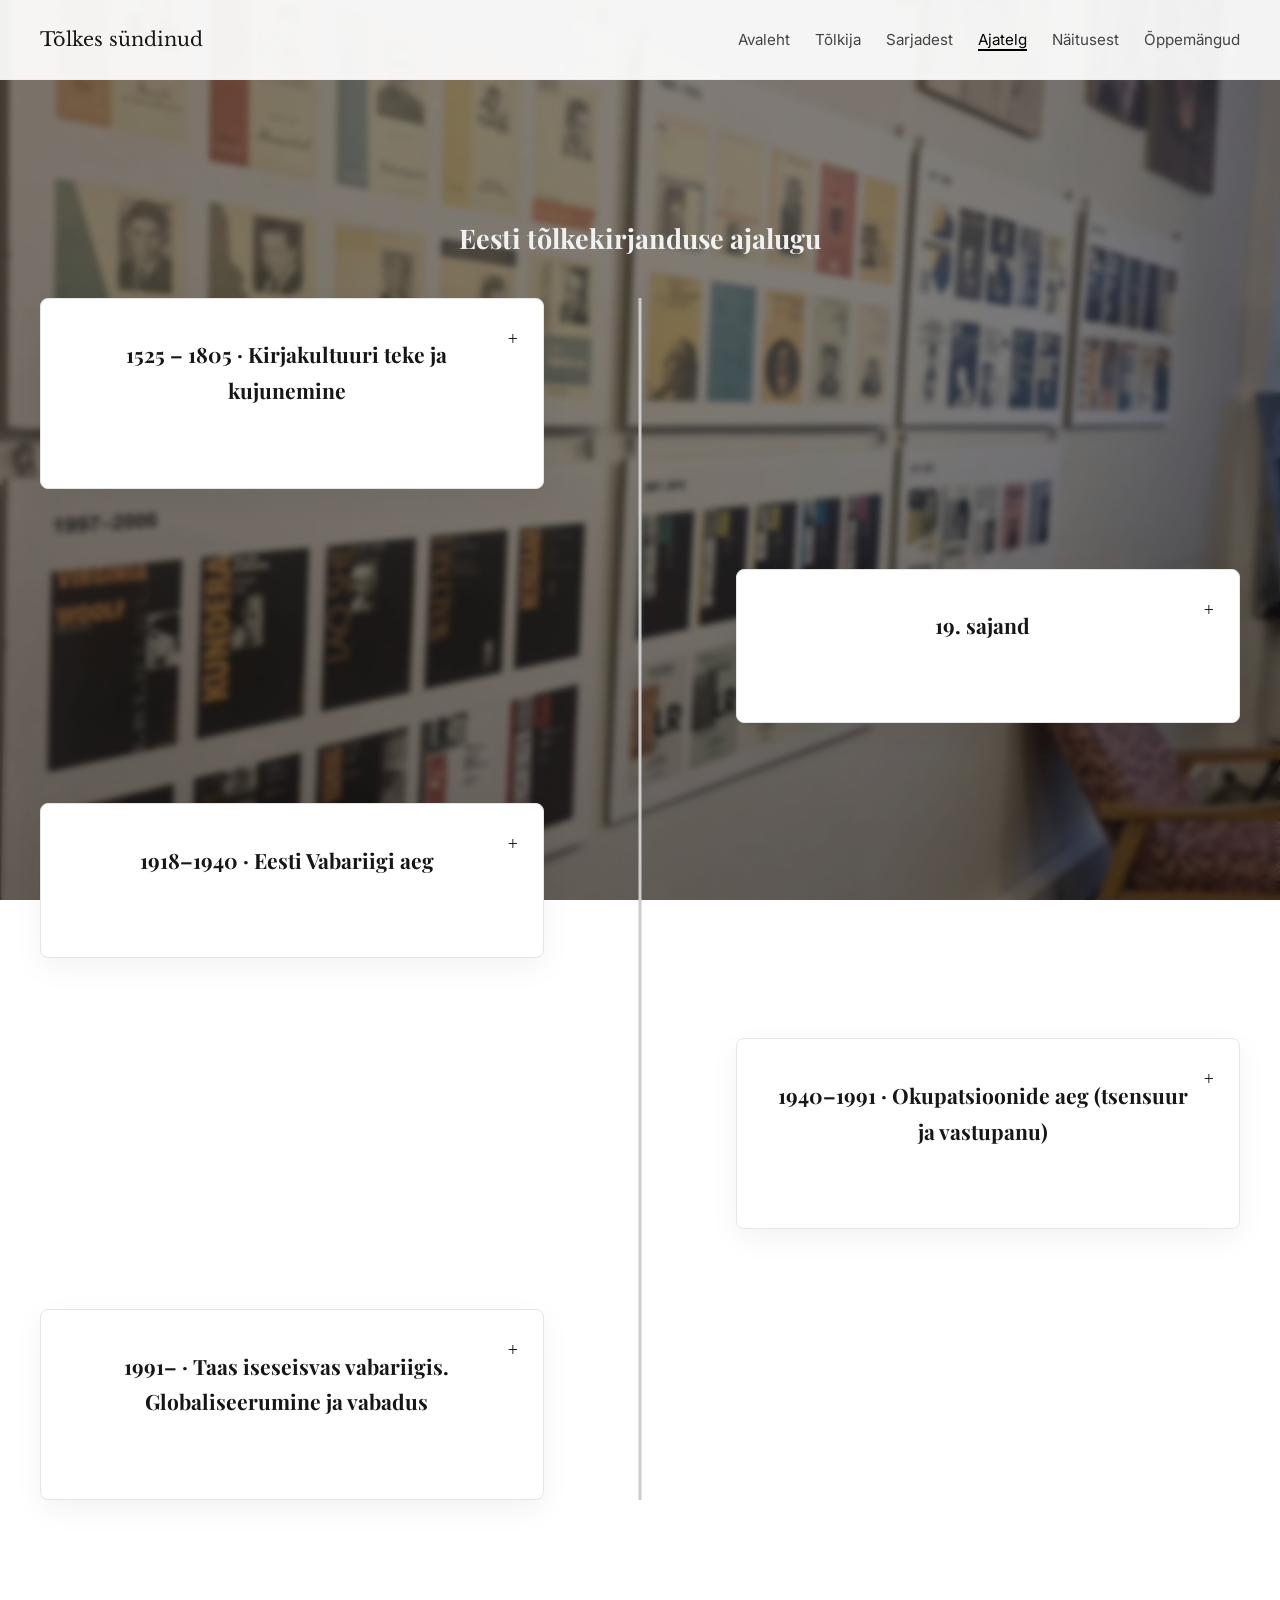
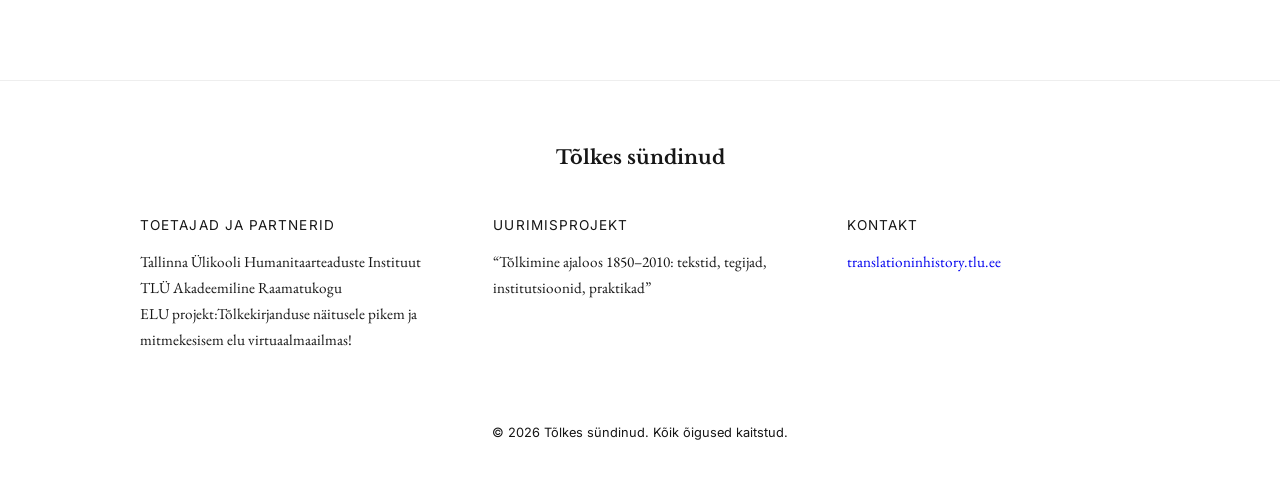
==== ajatelg.html @ c096d254 "parandused" ====
<!DOCTYPE html>
<html lang="et">
<head>
    <meta charset="UTF-8">
    <meta name="viewport" content="width=device-width, initial-scale=1.0">
    <title>Ajatelg - Tõlkes sündinud</title>
    <link href="https://fonts.googleapis.com/css2?family=Libre+Baskerville:wght@700&family=Inter:wght@400;500&family=Playfair+Display:wght@600;700&family=EB+Garamond:wght@400;500&family=UnifrakturMaguntia&display=swap" rel="stylesheet">
    <link rel="stylesheet" href="styles.css">
</head>
<body style="--bg-image: url('materjalid/näitus/näitus 6.jpeg');">


<nav class="navbar">
    <div class="logo">Tõlkes sündinud</div>
    <ul class="nav-links" id="navLinks">
        <li><a href="index.html">Avaleht</a></li>
        <li><a href="tõlkija.html">Tõlkija</a></li>
        <li><a href="sarjadest.html">Sarjadest</a></li>
        <li><a href="ajatelg.html" class="active">Ajatelg</a></li>
        <li><a href="näitusest.html">Näitusest</a></li>
        <li><a href="õppemängud.html">Õppemängud</a></li>
    </ul>
    <div class="hamburger" id="hamburger">
        <span></span><span></span><span></span>
    </div>
</nav>

<section class="timeline-section">
 <h2 class="timeline-title main-heading">Eesti tõlkekirjanduse ajalugu</h2>
    <div class="timeline-container" id="timelineContainer">
        
<!-- 1 -->
        <div class="timeline-event">
            <div class="event-box left">
                <div class="event-text">
                    <div class="event-header">
                        <h3 class="book-title">1525 – 1805 · Kirjakultuuri teke ja kujunemine</h3>
                        <span class="toggle-icon">+</span>
                    </div>
                    <div class="event-body">
                        <p>Eesti kirjakultuur on sündinud tõlkest. Kõige vanemad teadaolevad eestikeelsed trükised, luterlikud katekismused 16. sajandist, on tõlked saksa keelest. Katekismuste ehk lühikeste usuõpetuse käsiraamatute kõrval kuuluvad kõige varasemate tõlgete hulka ka piibli kirjakohad, mis olid esimesed sammud piibli täieliku tõlkeni jõudmisel (1739), lauluraamatud, palveraamatud, jutluseraamatud ja teised vaimulikud trükised. </p>
                        <p>18. sajandil hakkas eestikeelsete tõlgete hulka lisanduma ilmalikke ja praktilise suunitlusega tekste. Tarbekirjanduse eesmärk oli jagada talurahvale igapäevaeluks vajalikke teadmisi – tervishoiu, põllumajanduse, majapidamise ja toitumise kohta. Sageli ilmusid need tekstid kalendrites, ajakirjades ja käsiraamatutes ning olid kirjutatud lihtsas ja arusaadavas keeles.</p>
                        <div class="sub-toggle">
                            <div class="sub-toggle-header">
                                <h4 class="sub-toggle-title">Vaimulik kirjasõna</h4>
                                <span class="sub-toggle-icon">+</span>
                            </div>
                            <div class="sub-toggle-body">
                                <div class="sub-book">
                                    <div class="sub-book-img-container">
                                        <img src="materjalid/Raamatu pildid/1 periood/Wanradt katekismus 2.jpg" alt="Raamat" data-gallery='["materjalid/Raamatu pildid/1 periood/Wanradt katekismus 2.jpg", "materjalid/Raamatu pildid/1 periood/Wanradt katekismus 1.jpg", "materjalid/Raamatu pildid/1 periood/Wanradt katekismus 3.jpg"]'>
                                        <span class="click-hint">kliki, et vaadata lähemalt</span>
                                            <!-- NEW METADATA BLOCK -->
    <div class="img-meta">
      <span>Katekismus;</span>
      <span>Koostanud: Simon Wanradt (u 1500–1567)</span>
      <span>Tõlkinud: Johann Koell</span>
      <span> Wittemberch (Wittenberg): Hans Lufft, 1535</span>
      <a href="https://linnaarhiiv.wordpress.com/2018/03/14/wanradt-koelli-katekismus/" target="_blank">Loe veel</a>
    </div>
                                    </div>
                                    <div class="sub-book-meta"><h5 class="sub-book-title">Wanradt–Koelli katekismus (1535)</h5><p>Wanradt-Koelli katekismus on vanim säilinud eestikeelse tekstiga raamat. Tegelikult sisaldas katekismus paralleeltekste alamsaksa ja eesti keeles. Raamatu fragmendid leiti 1929. aastal Eestimaa Kirjanduse Ühingu raamatukogust ühe raamatu kaane täitematerjalist. Tallinna raekoja otsusega 1537. aastast keelati katekismuse levitamine ja trükk hävitati „mitteväheste vigade” pärast, mis võisid olla erinevused M. Lutheri õpetusest. Tallinna Linnaarhiivis säilitatakse katkendeid 11 lehest.</p></div>
                                </div>
                                <div class="sub-book">
                                    <div class="sub-book-img-container">
                                        <img src="materjalid/Raamatu pildid/1 periood/Wastne Testament.1686.jpg" alt="Raamat" data-gallery='["materjalid/Raamatu pildid/1 periood/Wastne Testament.1686.jpg", "materjalid/Raamatu pildid/1 periood/Wastne Testament 2.jpg"]'>
                                        <span class="click-hint">kliki, et vaadata lähemalt</span>
                                            <div class="img-meta">
      <span>„Meije Issanda Jesusse Kristusse Wastne Testament Echk Jummala Pöha Sönna Kumb Perrast Issanda Jesusse Kristusse Sündimist pöhist Ewangelistist nink Apostlist om ülleskirjotetu”</span>
      <span>Kirjastus: Riga (Riia): Johann Georg Wilcken, 1686</span>
      <span>Tõlkinud: Adrian Virginius, Andreas Virginius</span>
      <span> ISBN 978-9949-28-232-6 (pdf)</span>
      <a href="https://www.digar.ee/arhiiv/nlib-digar:100545" target="_blank">Digar</a>
    </div>
                                    </div>
                                    <div class="sub-book-meta"><h5 class="sub-book-title">Wastne Testament (1686)</h5><p>Esimene eestikeelne piiblitõlge, tartukeelne Uus Testament. Esimene läbinisti eestikeelne raamat, mis tähendab, et sellel puudusid saksakeelsed saatetekstid, nagu teistes toonastes vaimulikes trükistes. Selle peamisteks tõlkijateks peetakse vaimulikest isa ja poega Andreas (1640–1701?) ja Adrian (1663–1706) Virginiust, aga osalesid ka mitmed teised pastorid ja keeletundjad.</p></div>
                                </div>
                                <div class="sub-book">
                                    <div class="sub-book-img-container">
                                        <img src="materjalid/Raamatu pildid/1 periood/Piibliraamat.-Faksiimilevaljaanne-Piibli-1.-trukist-scaled.jpg" alt="Raamat" data-gallery='["materjalid/Raamatu pildid/1 periood/Piibliraamat.-Faksiimilevaljaanne-Piibli-1.-trukist-scaled.jpg", "materjalid/Raamatu pildid/1 periood/PiibliRamat 1739.jpg"]'>
                                        <span class="click-hint">kliki, et vaadata lähemalt</span>
                                            <div class="img-meta">
      <span>"Piibli Ramat, se on keik se Jummala Sanna, mis Pühhad Jummala Mehhed, kes pühha Waimo läbbi juhhatud, Wanna Seädusse Ramatusse Ebrea Kele ja Ue Seädusse Ramatusse Kreka Kele essite on ülleskirjotanud, nüüd agga hopis, Jummala armo läbbi, meie Eesti- Ma Kele Essimest korda üllespandud, ja mitme sündsa salmiga ärraselletud. Essimesses otsas on Üks öppetus ja maenitsus nende heaks, kes Jummala sanna omma hinge kassuks püüdwad luggeda."</span>
      <span>Kirjastus: Tallinn: Jakob Joan Köler, 1739</span>
      <span>Tõlkinud: Anton Thor Helle jt</span>
      <span> ISBN: 9789949281114 (pdf)</span>
      <a href="https://www.digar.ee/arhiiv/et/raamatud?id=11289" target="_blank">Digar</a>
    </div>
                                    </div>
                                    <div class="sub-book-meta"><h5 class="sub-book-title">Piibli Ramat (1739)</h5><p>Esimene eestikeelne täispiibel, see tähendab Uus Testament ja Vana Testament koos. Raamatul oli väga suur mõju ühtse eesti kirjakeele kujunemisele ning eesti keele sõnavara arengule.  Piibli tõlkimise ja toimetamisega tegeles mitu pastorit, töörühma juhtis Anton Thor Helle (1683–1748), kuid temaga koos töötasid veel mitmed teised tõlkijad.</p></div>
                                </div>
                            </div>
                        </div>

                        <div class="sub-toggle">
                            <div class="sub-toggle-header">
                                <h4 class="sub-toggle-title">Tarbekirjandus</h4>
                                <span class="sub-toggle-icon">+</span>
                            </div>
                            <div class="sub-toggle-body">
                                <div class="sub-book">
                                    <div class="sub-book-img-container">
                                        <img src="materjalid/Raamatu pildid/1 periood/LühhikÕppetus2.jpg" alt="Raamat" data-gallery='["materjalid/Raamatu pildid/1 periood/LühhikÕppetus2.jpg", "materjalid/Raamatu pildid/1 periood/LühhikeÕppetus.jpg"]'>
                                        <span class="click-hint">kliki, et vaadata lähemalt</span>
                                                                                    <div class="img-meta">
      <span>"Lühhike öppetus mis sees monned head rohhud täeda antakse, ni hästi innimeste kui ka weiste haigusse ning wiggaduste wasto, et se kellel tarwis on, woib moista, kuida temma peab nou otsima ning mis tulleb tähhele panna igga haigusse jures"</span>
      <span>Kirjastus: Põltsamaa, 1766</span>
      <span>Autor: Peter Ernst Wilde</span>
      <span>Tõlkinud: August Wilhelm Hupel</span>
      <a href="https://www.digar.ee/arhiiv/nlib-digar:120574" target="_blank">Digar</a>
    </div>
                                    </div>
                                    <div class="sub-book-meta"><h5 class="sub-book-title">Lühhike öppetus (1766)</h5><p>Aastatel 1766–1767 ilmus Põltsamaal Peter Ernst Wilde (1732–1785) saksakeelsest käsikirjast ümber pandud nädalakiri, mida tuntakse lühipealkirja järgi „Lühhike öppetus” (tõlkija August Wilhelm Hupel). See on esimene meditsiiniteemaline tarbetekst ja ühtlasi esimene eestikeelne ajakiri, mida ilmus kokku 41 tükki ehk numbrit. Selles anti mitmesugust tervishoiunõu haavade, paistetuste, kärnade, palaviku, nikastuste, ussihammustuste jm selliste hädade leevendamiseks. Tähtsal kohal oli ka võitlus vanarahva tavade, uskumuste, rumaluse ja liigjoomise vastu.</p></div>
                                </div>
                                <div class="sub-book">
                                    <div class="sub-book-img-container">
                                        <img src="materjalid/Raamatu pildid/1 periood/Köki ja Kokka Ramat 1781.jpg" alt="Raamat" data-gallery='["materjalid/Raamatu pildid/1 periood/Köki ja Kokka Ramat 1781.jpg", "materjalid/Raamatu pildid/1 periood/Köki_ja_Kokka_Ramat-1781.djvu.jpg", "materjalid/Raamatu pildid/1 periood/Köki ja Kokka Ramat 1781_3.jpg" ]'>
                                        <span class="click-hint">kliki, et vaadata lähemalt</span>
                                                                                   <div class="img-meta">
      <span>„Köki ja Kokka Ramat, mis Rootsi kelest Eesti-ma Kele üllespandud on”</span>
      <span>Autor: Christina Warg</span>
      <span>Kirjastus: Tallinn: A. H. Lindfors, 1781</span>
      <span> Tõlkija: Johann Lithander</span>
      <span> ISBN: 9789949499007 (pdf)</span>
      <a href="https://www.digar.ee/arhiiv/nlib-digar:102286" target="_blank">Digar</a>
    </div>
                                    </div>
                                    <div class="sub-book-meta"><h5 class="sub-book-title">Köki ja Kokka Ramat  (1781)</h5><p> Esimene eestikeelne kokaraamat on rootsi päritolu koka ja majapidaja Christina Wargi (1703–1769) koostatud retsepti- ja nõuanderaamat, mille tõlkis eesti keelde originaalkeelest, rootsi keelest pastor Johann Lithander (1742–1789). Seda kasutasid aadliperekondade või jõukate linnakodanike teenistuses olevad kokad, kes olid valdavalt eestlased. Raamat sisaldab 986 retsepti, soovituslikke nädalasi lõuna- ja õhtusöögimenüüsid eri aastaaegadeks. </p></div>
                                </div>
                                <div class="sub-book">
                                    <div class="sub-book-img-container">
                                        <img src="materjalid/Raamatu pildid/1 periood/Seadused1804.jpg" alt="Raamat" data-gallery='["materjalid/Raamatu pildid/1 periood/Seadused1804.jpg", "materjalid/Raamatu pildid/1 periood/Seadused1804_vol2.jpg"]'>
                                        <span class="click-hint">kliki, et vaadata lähemalt</span>
                                                                                                                           <div class="img-meta">
      <span>„Seädussed Maa-rahwa pärrast antud, kes Liwlandi Gubermenti wallitsusse all ellawad”</span>
      <span>Kirjastus: Tartu : M. G. Grenzius, 1804</span>
      <span>Tõlkija: Friedrich David Lenz</span>
      <span>ISBN: 9789949263691 (pdf)</span>
      <a href="https://www.digar.ee/arhiiv/nlib-digar:100030" target="_blank">Digar</a>
    </div>
                                    </div>
                                    <div class="sub-book-meta"><h5 class="sub-book-title">Seädussed Maa-rahwa pärast (1804)</h5><p>Kuni 20. sajandi alguseni oli tänane Eestimaa jagatud kaheks administratiivseks piirkonnaks, Eestimaaks ja Liivimaaks., Mõlemale piirkonnale kehtestas Vene keisririik oma seadusandluse. 1804. aasta talurahvaseadustikud reguleerisid ühelt poolt talurahva ja mõisa suhteid ja teiselt poolt talurahva omavahelisi õigussuhteid. Need tõlgiti saksa keelest mõlemasse toona Eesti aladel kasutusel olnud keelde ehk põhjaeesti ja lõunaeesti keelde. Seadustega loodi valla- ja kihelkonnakohus, tunnustati talupoja vallasomandiõigust ja määratleti koormised ning need olid olulised etapid pärisorjuse kaotamise teekonnal, mis sai Eestimaal teoks 1816. aastal ja Liivimaal 1819. aastal.</p></div>
                                </div>
                            </div>
                        </div>
                    </div>
                </div>
            </div>
        </div>

<!-- 2 -->

        <div class="timeline-event">
            <div class="event-box right">
                <div class="event-text">
                    <div class="event-header">
                        <h3 class="book-title">19. sajand </h3>
                        <span class="toggle-icon">+</span>
                    </div>
                    <div class="event-body">
                        <p>19. sajandi esimesel poolel tõlgitakse peamiselt vaimulikku või rahvavalgustuslikku kirjavara.
Kiriku moraaliõpetust toetav ja baltisakslaste vahendatud pastorikirjandus paneb aluse lugemisharjumuse tekkimisele eesti talurahva hulgas.
Rahvusliku ärkamisaja suurkujud Friedrich Reinhold Kreutzwald ja Johann Voldemar Jannsen tõlgivad peamiselt populaarteaduslikku kalendrikirjandust, et tõsta rahva haridustaset, ning harduskirjandust, et kõnetada rahva hinge.
Tõlgete peamiseks ilmumiskohaks kujuneb 1850. aastate lõpul tekkinud eestikeelne ajakirjandus, mis aitab mitmekordistada ilmunud tõlketekstide arvu.
Algab ka lugejate hulgas ülimenukate röövli- ja seiklusjuttude aeg.
Samal ajal hakkab tõlgete toel arenema ka eesti teater.
</p>
                        
                        <div class="sub-toggle">
                            <div class="sub-toggle-header">
                                <h4 class="sub-toggle-title">Sajandi 1. pool</h4>
                                <span class="sub-toggle-icon">+</span>
                            </div>
                            <div class="sub-toggle-body">
                                <div class="sub-book">
                                    <div class="sub-book-img-container">
                                        <img src="materjalid/Raamatu pildid/2 periood/Wagga Jenowewa. Kreutzwald. 1842.jpg" alt="Raamat" data-gallery='["materjalid/Raamatu pildid/2 periood/Wagga Jenowewa. Kreutzwald. 1842.jpg"]'>
                                        <span class="click-hint">kliki, et vaadata lähemalt</span>
                                         <div class="img-meta">
      <span>"Wagga Jenowewa ajalik elloaeg"</span>
      <span>Kirjastus: Tartu: H. Laakmann, 1842</span>
      <span>Autor: Gotthard Oswald Marbach</span>
      <span> Tõlkija: Friedrich Reinhold Kreutzwald</span>
    </div>
                                    </div>
                                    <div class="sub-book-meta"><h5 class="sub-book-title">Wagga Jenowewa ajalik elloaeg (1842)
</h5><p>19. sajandil sai ülekohtuselt kannatava voorusliku naise sümboliks Jenoveva tegelaskuju, kelle elust rääkivaid lugusid alguses härdusega loeti ja sajandi lõpul pilkama asuti. Kokku ilmus Jenoveva loost eesti keeles 1839–1910 üksteist tõlget. C. v Schmidi lastepärasemat raamatut tõlgiti Eestis rohkem (esitrükk 1839), aga  G. O. Marbachi kirjanduslikult värvikam versioon Friedrich Reinhold Kreutzwaldi sulest (1842) sai kõige tuntumaks. 
</p></div>
                                </div>
                                <div class="sub-book">
                                    <div class="sub-book-img-container">
                                        <img src="materjalid/Raamatu pildid/2 periood/Reinowadder Rebbane. Kreutzwald. 1850.jpg" alt="Raamat"  data-gallery='["materjalid/Raamatu pildid/2 periood/Reinowadder Rebbane. Kreutzwald. 1850.jpg"]'>
                                        <span class="click-hint">kliki, et vaadata lähemalt</span>
       <div class="img-meta">
      <span>"Reinowadder Rebbane : Üks ennemuistene jut. 10 kena pildikujjudega"</span>
      <span>Kirjastus: Tartu: H. Laakmann, 1850</span>
      <span>Tõlkija: Friedrich Reinhold Kreutzwald</span>
      <span> ISBN: 9789949280131 (pdf)</span>
      <a href="https://www.digar.ee/arhiiv/nlib-digar:100236" target="_blank">Digar</a>
    </div>
                                    </div>
                                    <div class="sub-book-meta"><h5 class="sub-book-title"> Reinowadder Rebbane (1850)</h5><p>Kaval rebane ja mõttetuid töid tegev kilplane on eesti keeleruumis väga tuntud tegelaskujud, ent ometi on need algselt eesti keelde tulnud tõlgetena. Tõlkija Friedrich Reinhold Kreutzwaldi oskusliku keelekasutuse ja mugandusstiili tulemusena on need saksa rahvaraamatud eesti keeles olulisemad ja levinumad kui saksa keeles ja kultuuriruumis.
Mõlemad raamatud ilmusid Tartu trükkali ja kirjastaja Heinrich Laakmanni trükikojas, mis oli 19. sajandi kirjastusmaastikul keskse tähtsusega institutsioon. „Reinowadder Rebbase” esimene osa ilmus 1848. aasta Laakmanni kirjastuse kalendris.
</p></div>
                                </div>
                                <div class="sub-book">
                                    <div class="sub-book-img-container">
                                        <img src="materjalid/Raamatu pildid/2 periood/Weikise Hanso luggu tühja sare peal. Thomasson. 1839.jpg" alt="Raamat"  data-gallery='["materjalid/Raamatu pildid/2 periood/Weikise Hanso luggu tühja sare peal. Thomasson. 1839.jpg"]'>
                                        <span class="click-hint">kliki, et vaadata lähemalt</span>
                                         <div class="img-meta">
      <span>"Weikise Hanso luggu tühja sare peäl Esimene eestikeelne robinsonaad, mida järgneva kahekümne aasta jooksul trükiti neli korda"</span>
      <span>Kirjastus: Lindforsi pär. 1839</span>
      <span>Autor: Christoph von Schmid</span>
      <span>Tõlkija: Johann Thomasson</span>
      <span>ISBN: 978-9949-26-364-6 (pdf)</span>
      <a href="http://www.digar.ee/id/nlib-digar:115741" target="_blank">Digar</a>
    </div>
                                    </div>
                                    <div class="sub-book-meta"><h5 class="sub-book-title">Weikise Hanso luggu tühja sare peäl (1839)</h5><p>Esimene robinsonaad rahvaraamatuna. 
On tõlkemugandus populaarsest saksa noorsoojutustusest, saksa noorsookirjaniku, roomakatoliku preestri Christoph v. Schmidi teosest „Gottfried, der junge Einsiedler” (1829, Gottfried, noor erak). Teosest anti 19. sajandi jooksul välja neli kordustrükki suurtes tiraažides, mis näitab teose menu lugejate hulgas.
</p></div>
                                </div>
                            </div>
                        </div>
                          <div class="sub-toggle">
                            <div class="sub-toggle-header">
                                <h4 class="sub-toggle-title">Sajandi 2. pool</h4>
                                <span class="sub-toggle-icon">+</span>
                            </div>
                            <div class="sub-toggle-body">
                                <div class="sub-book">
                                    <div class="sub-book-img-container">
                                        <img src="materjalid/Raamatu pildid/2 periood/saaremaa.png" alt="Raamat" data-gallery='["materjalid/Raamatu pildid/2 periood/saaremaa.png"]'>
                                        <span class="click-hint">kliki, et vaadata lähemalt</span>
                                         <div class="img-meta">
      <span>"Saaremaa Onupoeg : Eestikeele näitemäng"</span>
      <span>Kirjastus: Tartu: W. Gläser, 1870</span>
      <span>Autor: Lydia Koidula</span>
      <span>ISBN: 9789916815915 (pdf)</span>
      <a href="https://www.digar.ee/arhiiv/nlib-digar:100236" target="_blank">Arhiiv</a>
    </div>
                                    </div>
                                    <div class="sub-book-meta"><h5 class="sub-book-title">Saaremaa onupoeg (1870)
</h5><p>Esimene trükis ilmunud eestikeelne näidend, mis mugandas Theodor Körneri värssnäidendi „Der Vetter aus Bremen” (Onupoeg Bremenist, 1812) eesti oludesse, tehes Bremenist Saaremaa ja muutes amatöörnäitlejatele liiga keeruka värssnäidendi proosatekstiks.

</p></div>
                                </div>
                                
                            </div>
                        </div>
                    </div>
                </div>
            </div>
        </div>
<!-- 3 -->

        <div class="timeline-event">
            <div class="event-box left">
                <div class="event-text">
                    <div class="event-header">
                        <h3 class="book-title">1918–1940 · Eesti Vabariigi aeg</h3>
                        <span class="toggle-icon">+</span>
                    </div>
                    <div class="event-body">
                        <p>Eesti Vabariigi loomisele järgnenud hariduse ja administratsiooni täielik eestikeelestamine tekitas erakordselt suure vajaduse emakeelse kirjanduse järele igas eluvaldkonnas. Selle tarbeks kavandati Haridusministeeriumi kunsti- ja muinsusosakonna kirjandustoimkonnas tõlgete kirjastamist, kirjastustele ja seltsidele anti soodsaid laene välja aastakümneid. Töö käigus loodi Haridusministeeriumis 1919. aastal väärtusliku ilukirjanduse nimekiri ja plaan, mis sisaldas enam kui 50 kirjaniku teoseid. Kirjandusklassikat andis kogu teise maailmasõja eelse iseseisvusperioodi kestel rohkelt välja <strong>Eesti Kirjanduse Selts</strong>, teised tollased suurkirjastajad olid <strong>Noor-Eesti Kirjastus</strong> ja kirjastus <strong>Loodus</strong>, mis hakkas teoseid sarjadesse koondama. Suur osa publitseerijatest olid siiski väikekirjastused. Kõige enam tõlgiti ilukirjandust inglise keelest (26%), järgnesid tõlked saksa (25%), prantsuse (9%) ja vene keelest (8,7%). </p>
                        <p>Rahaeraldiste kõrval oli vaja leida rohkelt inimesi, kes oskaksid teha tasemel tõlketööd. Sageli olid tõlkijateks ametitelt kirjanikud, ajakirjanikud, toimetajad ja õpetajad. Tõlkisid mitmed väljapaistvad kirjanikud nagu <strong> Friedebert Tuglas, Marie Under, Johannes Semper, Artur Adson</strong> jt. Anton Hansen Tammsaare tõlkis kokku 24 raamatut, peamiselt inglise ja vene keelest, ning oma sõnul „ainult selleks, et võimalust luua algupärase kirjutamiseks”. Silmapaistva tõlkijana võib välja tuua kirjandusteadlase <strong>Ants Orase</strong> , kelle sulest ilmusid Shakespeare’i, Molière’i, Puškini, Byroni, Elioti, Mannineni, Leino ning Goethe “Fausti” ja eepose “Aeneis” tõlked. Kirgas täht eesti tõlkeloo taevas on <strong>Marta Sillaots</strong>, kes tegi ligi 60 tõlketööd, mille hulgas on mainekate kirjandusklassikute Galsworthy, Manni, Dickensi, Rollandi, Dostojevski ja teiste teosed. Samuti tegi silmapaistvaid tõlketöid poetess <strong>Marie Under</strong>, kelle tõlge Henrik Ibseni klassikalisest värssdraamast “Peer Gynt” anti välja 1938. aastal. </p>
                        <div class="sub-toggle">
                            <div class="sub-toggle-header">
                                <h4 class="sub-toggle-title">Teosed</h4>
                                <span class="sub-toggle-icon">+</span>
                            </div>
                            <div class="sub-toggle-body">
                                <div class="sub-book">
                                    <div class="sub-book-img-container">
                                        <img src="materjalid/Raamatu pildid/3 periood/Peer Gynt_maailmakirjandus.jpg" alt="Raamat"  data-gallery='["materjalid/Raamatu pildid/3 periood/Peer Gynt_maailmakirjandus.jpg", "materjalid/Raamatu pildid/3 periood/under kiri.png"]'>
                                        <span class="click-hint">kliki, et vaadata lähemalt</span>
                                        <div class="img-meta">
      <span>"Peer Gynt : dramaatiline luuleteos"</span>
      <span>Kirjastus: Tartu : Eesti Kirjanduse Selts. 1938</span>
      <span>Autor: Henrik Ibsen </span>
      <span>Tõlkija: Marie Under</span>
       <a href="https://www.digar.ee/viewer/et/nlib-digar:44378/16057/page/22" target="_blank">Digar</a>
      <a href="https://kivike.kirmus.ee/index.php?pid=EKLA-11067-70528-00771&module=400&op=3" target="_blank">Marie Underi käsikiri</a>
    </div>
                                    </div>
                                    <div class="sub-book-meta"><h5 class="sub-book-title">Peer Gynt (1938)</h5><p>Poetess Marie Under (1883‒1980) tegi 1920.‒1930. aastatel muu hulgas mitmeid draamatõlkeid, millest osa on olemas vaid teatri osaraamatuna. Tema tõlgitud Henrik Ibseni klassikaline värssdraama „Peer Gynt” anti aga 1938. aastal välja Eesti Kirjanduse Seltsi maailmakirjanduse sarjas, varustatuna tõlkija sisuka ja Ibseni loomingulaadile ülimalt kaasaelava järelsõnaga. Tõlke tellisid Underilt 1925. aastal Estonia ja Vanemuise teater, kes selle ka kaks aastat hiljem lavale tõid. Kokku lavastati Underi tõlgitud „Peer Gynti” Eesti teatrites 1941. aastani kuuel korral ning jätkuvalt ka pärast sõda. See väljapaistev tõlketeos oli 1930. aastate lõpul üks bestsellereid. Tõlke uustrükk ilmus 1998. aastal kirjastuses Eesti Raamat.</p></div>
                                </div>
<div class="sub-book">

    <!-- IMAGE COLUMN -->
    <div class="sub-book-img-container">

        <!-- first image -->
        <div class="stacked-image">
            <img src="materjalid/Raamatu pildid/3 periood/Don_Quijote.JPG"
                 alt="Raamat"
                 data-gallery='["materjalid/Raamatu pildid/3 periood/Don_Quijote.JPG"]'>

            <span class="click-hint">kliki, et vaadata lähemalt</span>

            <div class="img-meta">
                <span>"Teravmeelne hidalgo Don Quijote Mancha’st"</span>
                <span>Kirjastus: Tartu : Eesti Kirjanduse Selts. 1939-1940</span>
                <span>Autor: Miguel de Cervantes Saavedra</span>
                <span>Tõlkija: Aita Kurfeldt</span>
            </div>
        </div>

        <!-- second image -->
        <div class="stacked-image">
            <img src="materjalid/Raamatu pildid/3 periood/Kurfeldt Aita_S.jpg"
                 alt="Aita Kurfeldt"
                 data-gallery='["materjalid/Raamatu pildid/3 periood/Kurfeldt Aita_S.jpg"]'>

            <span class="click-hint">kliki, et vaadata lähemalt</span>

            <div class="img-meta">
                <span>Aita Kurfeldt</span>
                <span>(Justa; snd Auguste Therese Kurfeldt, 1901‒1979)</span>
                <a href="https://etbl.teatriliit.ee/artikkel/kurfeldt_aita1" target="_blank">Loe veel</a>
            </div>
        </div>

    </div>
                                    <div class="sub-book-meta"><h5 class="sub-book-title">Teravmeelne hidalgo Don Quijote Mancha’st (1939-1940)</h5><p>Haridusministeeriumi väärtusliku ilukirjanduse nimekiri sisaldas hispaania kirjaniku Miguel de Cervantes Saavedra (1547‒1616) romaani „Teravmeelne hidalgo Don Quijote Mancha’st” (I osa 1605, II osa 1615). Seda on nimetatud nii Lääne kirjanduse üheks alusteoseks kui ka esimeseks moodsaks romaaniks, mis tõstis romaani muu hulgas esmatähtsale kohale ka eesti noorte kirjandushariduses. Esimese, 1900. aastal ilmunud lühendatud tõlke oli teinud Eduard Bornhöhe (1862‒1923), hiljem anti välja palju erinevaid tõlkeid. 
1939.‒1940. aastal jõuti lõpuks tervikteksti tõlkimiseni: Eesti Kirjanduse Seltsi maailmakirjanduse sarjas ilmus <strong>Aita Kurfeldti</strong> (1901-1979) tõlge romaani esimesest osast (värsid tõlkis Johannes Semper). Kurfeldt pühendus tõlkimisele 1931. aastast, mil ta tantsijakarjäär Estonias tervise tõttu katkes. Kurfeldt tõlkis hispaania, prantsuse, portugali, rootsi ja vene keelest arvukalt väärtteoseid. Tema „Don Quijote” esimese osa kordustrükk ilmus kõigepealt 1946, 1947 anti välja ka teise osa tõlge. Järgnesid kordustrükid aastatel 1955, 1987‒1988 ja 2007.
 </p></div>
                                </div>
                              <div class="sub-book">

    <!-- IMAGE COLUMN -->
    <div class="sub-book-img-container">

        <!-- first image -->
        <div class="stacked-image">
            <img src="materjalid/Raamatu pildid/3 periood/mann.png"
                 alt="Raamat"
                 data-gallery='["materjalid/Raamatu pildid/3 periood/mann.png"]'>

            <span class="click-hint">kliki, et vaadata lähemalt</span>

            <div class="img-meta">
                <span>"Võlumängi"</span>
                <span>Kirjastus: Tartu : Tapper. 1937 </span>
                <span>Autor: Thomas Mann</span>
                <span>Tõlkija: Marta Sillaots</span>
            </div>
        </div>

        <!-- second image -->
        <div class="stacked-image">
            <img src="materjalid/Raamatu pildid/3 periood/marta sillaots.jpg"
                 alt="Aita Kurfeldt"
                 data-gallery='["materjalid/Raamatu pildid/3 periood/marta sillaots.jpg"]'>

            <span class="click-hint">kliki, et vaadata lähemalt</span>

            <div class="img-meta">
                <span> Marta Sillaots oma kabinetis töölaua taga</span>
                <span>2. oktoober 1939</span>
                <a href="https://elk.ee/lastekirjandus/kirjanikud/marta-sillaots/" target="_blank">Loe veel</a>
            </div>
        </div>

    </div>
                                    <div class="sub-book-meta"><h5 class="sub-book-title">Võlumägi (1937)</h5><p>Kirgas täht eesti tõlkeloo taevas <strong>Marta Sillaots</strong> (1887–1969) oli 1922. aastast vabakutseline literaat, kes tõlkis igapäevase tööna prantsuse, inglise, saksa ja vene keelest. Sillaots sai tuntuks mainekate kirjandusklassikute tõlkijana (kokku 60 raamatu ringis, nt J. Galsworthy, Th. Manni, Ch. Dickensi, R. Rollandi, F. Dostojevski jt autorid), mida on korduvalt uustrükkidena välja antud. Sõjajärgsetel aastatel tõlkis ta peamiselt vene keelest. 1950. aastal Sillaots arreteeriti Nõukogude okupatsioonivõimude poolt ning oli kuni vabanemiseni 1955. aastal vangistuses Siberis. 
</p></div>
                                </div>
                            </div>
                        </div>
                    </div>
                </div>
            </div>
        </div>
<!-- 4 -->

        <div class="timeline-event">
            <div class="event-box right">
                <div class="event-text">
                    <div class="event-header">
                        <h3 class="book-title">1940–1991 · Okupatsioonide aeg (tsensuur ja vastupanu)</h3>
                        <span class="toggle-icon">+</span>
                    </div>
                    <div class="event-body">
<p>Okupatsioonide aeg algas 1940. aastal esimese Nõukogude okupatsiooniga ja võimule ideoloogiliselt ebasobiva kirjanduse keelamisega. 1941. aasta sügisel kehtestas Eesti okupeerinud natsionaalsotsialistlik Saksamaa uued tsensuurireeglid, millega keelati juudi, nõukogude vene, uuema prantsuse ja inglise kirjanduse ning saksa emigrantide teoste levitamine.
</p>
                        <p>Pärast Nõukogude Liidu naasmist 1944. aastal allutati kogu kultuur ja kirjastamine taaskord nõukogude võimu kontrollile: kirjastused riigistati, väljaanded jagati lubatuteks ja keelatuteks ning trükkimiseks ja tiraaži levitamiseks oli vaja tsensori luba. Stalinismiajal (ca. 1944-1956) toimis tõlkimine sageli sovetiseerimise vahendina, sest eelistati vene ja nõukogude kirjandust. Samas jäi tõlkekirjandus ka aknaks vabasse maailma. Hruštšovi sula (ca. 1950. aastate keskpaik kuni 1960. aastate keskpaik) ajal suurenes väliskirjanduse osakaal, stagnatsiooniajal (1970. ja 1980. aastad) kontroll jällegi tugevnes, kuid perestroika (al 1985) ajal hakkas tsensuur taanduma ja ilmuda sai varem keelatud kirjandus.
</p>
                        <p>
                            Tõlkekvaliteedi hoidmiseks loodi Tartu Ülikooli juurde <strong>tõlkekabinet</strong>, sest okupatsioonijärgsel ajal oli vene keelest tõlkimise surve toonud kaasa ka kvaliteedilanguse.

                        </p>
                        <div class="sub-toggle">
                            <div class="sub-toggle-header">
                                <h3 class="sub-toggle-title">Tsensuur</h3>
                                <span class="sub-toggle-icon">+</span>
                            </div>
                            <div class="sub-toggle-body">
                                <div class="sub-book">
                                    <div class="sub-book-img-container">
                                        <img src="materjalid/Raamatu pildid/4 periood/kuidas karastus teras 1966.jpg" alt="Raamat"  data-gallery='["materjalid/Raamatu pildid/4 periood/kuidas karastus teras 1966.jpg", "materjalid/Raamatu pildid/4 periood/kuidas karastus teras 1984.jpg"]'>
                                        <span class="click-hint">kliki, et vaadata lähemalt</span>
                                         <div class="img-meta">
                <span>“Kuidas karastus teras”</span>
                <span>Kirjastus: Eesti Raamat. 1966 </span>
                <span>Autor: Nikolai Ostrovski</span>
                <span>Tõlkija: Lembit Remmelgas</span>
                <a href="https://www.digar.ee/arhiiv/nlib-digar:677523" target="_blank">Digar</a>
            </div>
                                    </div>
                                    <div class="sub-book-meta"><h5 class="sub-book-title">Kuidas karastus teras (1966)</h5><p>„Kuidas karastus teras” kujutab Vene kodusõda ja esimeste nõukogude aastate „sotsialistlikku ülesehitustööd” ning selle redigeeritud variandist sai üks nõukogude kirjanduse olulisemaid propagandateoseid. Eesti keeles ilmus teos juba 1940. aastal järjejutuna ajalehtedes Virumaa Teataja ja Postimees. Marje Pedajase tõlge ilmus raamatuna 1941., 1945. ja 1947. aastal, hiljem avaldati romaani korduvalt Lembit Remmelga tõlkes.
</p></div>
                                </div>
                                <div class="sub-book">
                                    <div class="sub-book-img-container">
                                        <img src="materjalid/Raamatu pildid/4 periood/Cipollino-seiklused-Gianni-Rodari-1960.jpg" alt="Raamat"  data-gallery='["materjalid/Raamatu pildid/4 periood/Cipollino-seiklused-Gianni-Rodari-1960.jpg"]'>
                                        <span class="click-hint">kliki, et vaadata lähemalt</span>
<div class="img-meta">
                <span>“Cipollino seiklused”</span>
                <span>Kirjastus: Tallinn : Eesti Riiklik Kirjastus. 1960</span>
                <span>Autor: Gianni Rodari</span>
                <span>Tõlkija: Aleksander Kurtnas</span>
            </div>
                                    </div>
                                    <div class="sub-book-meta"><h5 class="sub-book-title">Cipollino seiklused (1960)</h5><p>1960. aastal ilmunud eestikeelse „Cipollino” analüüs näitab, et Aleksander Kurtna kasutas tõlkimisel itaalia originaali kõrval ka 1953. aasta venekeelset tõlget. See oli nõukogude ajal levinud praktika, sest venekeelsed tõlked olid tsensuuri juba läbinud. Kurtna järgis mõnes kohas vene tõlke ideoloogilisi nihkeid, kuid jäi teisal originaalile truuks. Näiteks säilitas ta Rodari viite Tomati andestamisele ja ennetähtaegsele vabastamisele, mille vene tõlge oli eemaldanud. Sellel on eriline kõla, sest Kurtna ise oli pärast Stalini surma poliitvangide amnestiaga vangilaagrist varem koju pääsenud.
</p></div>
                                </div>
                                <div class="sub-book">
                                    <div class="sub-book-img-container">
                                        <img src="materjalid/Raamatu pildid/4 periood/Kellele lüüakse hingekella.jpg" alt="Raamat"  data-gallery='["materjalid/Raamatu pildid/4 periood/Kellele lüüakse hingekella.jpg"]'>
                                        <span class="click-hint">kliki, et vaadata lähemalt</span>
                                        <div class="img-meta">
                <span>“„Kellele lüüakse hingekella”</span>
                <span>Kirjastus: Tallinn : Eesti Raamat. 1970</span>
                <span>Autor: Ernest Hemingway</span>
                <span>Tõlkija: Enn Soosaar</span>
                <span>ISBN: 9789916088470 (pdf)</span>
                 <a href="https://www.digar.ee/arhiiv/nlib-digar:821908" target="_blank">Digar</a>
            </div>
                                    </div>
                                    <div class="sub-book-meta"><h5 class="sub-book-title">Kellele lüüakse hingekella (1970)</h5><p>Ilmus eesti keeles 1970. aastal kärbete ja lisandustega. Soosaar esitas kirjastusele täistõlke, kuid Eesti Raamatu toimetajad võrdlesid seda venekeelse tõlkega ja muutsid teksti Moskva tsensori eeskujul. Muudatused puudutasid nii poliitikat kui ka kõlblust. Välja jäeti näiteks Nõukogude kindral Golzi eneseirooniline lause „I am Général Soviétique” ning Karkovi naist ja armukest kirjeldavad lõigud. Anne Lange tõdeb: „Hemingway vabariiklastest, kommunistidest või venelastest tegelased on moraalselt plekitud ja tõsimeelsed [---].” 
</p></div>
                                </div>
                            </div>
                        </div>
                        <div class="sub-toggle">
                            <div class="sub-toggle-header">
                                <h3 class="sub-toggle-title">Aken vabasse maailma</h3>
                                <span class="sub-toggle-icon">+</span>
                            </div>
                            <div class="sub-toggle-body">
                                <div class="sub-book">
                                    <div class="sub-book-img-container">
                                        <img src="materjalid/Raamatu pildid/4 periood/2 - kuristik rukkis 1961.jpg" alt="Raamat"  data-gallery='["materjalid/Raamatu pildid/4 periood/2 - kuristik rukkis 1961.jpg"]'>
                                        <span class="click-hint">kliki, et vaadata lähemalt</span>
                                                                                <div class="img-meta">
                <span>„Kuristik rukkis”</span>
                <span>Kirjastus: Tallinn : Ajakirjade-Ajalehtede Kirjastus. 1961</span>
                <span>Autor: Jerome D. Salinger</span>
                <span>Tõlkija: Valda Raud</span>
                 <a href="https://www.digar.ee/arhiiv/nlib-digar:650473" target="_blank">Digar</a>
            </div>
                             
                                    </div>
                                    <div class="sub-book-meta"><h5 class="sub-book-title">Kuristik rukkis</h5><p>1961. aastal eesti keeles ilmunud romaani peategelase, 17-aastase Holden Caulfieldi protest täiskasvanute maailma kahepalgelisuse vastu resoneerus eesti noorte kasvava kannatamatusega nõukogude süsteemi rõhuvate normide suhtes. Salingeri tekst esitas tolleaegsetele väärtustele mitu väljakutset. Näiteks räägitakse raamatus vabamalt homoseksuaalsusest, mis oli nõukogude ajal taunitud ja karistatud. Vene tõlge pehmendas vastavaid lõike ning ka Valda Raud järgis seda osaliselt, asendades originaali vulgaarse väljendi „flit” eufemismiga „tal ehk ongi oma vigurid juures”. <strong><a href="https://vikerraadio.err.ee/806432/90-raamatut-1951-j-d-salinger-kuristik-rukkis" target="_blank"> Kuula raadiosaadet teosest.</a></strong> </p></div>
                                </div>
                                <div class="sub-book">
                                    <div class="sub-book-img-container">
                                        <img src="materjalid/Raamatu pildid/4 periood/Üks päev Ivan Denissovitši elus 1963.jpg" alt="Raamat"  data-gallery='["materjalid/Raamatu pildid/4 periood/Üks päev Ivan Denissovitši elus 1963.jpg"]'>
                                        <span class="click-hint">kliki, et vaadata lähemalt</span>
                <div class="img-meta">
                <span>„Üks päev Ivan Denissovitši”</span>
                <span>Kirjastus: Tallinn : Ajakirjade-Ajalehtede Kirjastus. 1963</span>
                <span>Autor: Aleksandr Solženitsõn</span>
                <span>Tõlkija: Enn Sarv, Lennart Meri</span>
                <span>ISBN: 9789949890293 (pdf)</span>
                 <a href="https://www.digar.ee/arhiiv/nlib-digar:337821" target="_blank">Digar</a>
            </div>
                                    </div>
                                    <div class="sub-book-meta"><h5 class="sub-book-title">Üks päev Ivan Denissovitši elus (1963)</h5><p>Solženitsõni jutustuse eestindus ilmus Loomingu Raamatukogus 1963. aastal ja sai kohe sensatsiooniks. See oli esimene Gulagi ehk Nõukogude sunnitöölaagri elu kirjeldav teos ja tõlge avaldati hiiglaslikus tiraažis (40 000 eksemplari). EKLA-s säilinud tõlkekäsikirja märkused, parandused ja joonistused näitavad, kuidas tõlkevariantide kaalumine võimaldas arutada varem tabuks olnud Gulagi repressiivse süsteemi olemust. Eriti oluline oli Enn Sarve panus, kuna ta oli ise Vorkuta vangilaagris olnud.
</p></div>
                                </div>
                                <div class="sub-book">
                                    <div class="sub-book-img-container">
                                        <img src="materjalid/Raamatu pildid/4 periood/1 - Loomade-farm.-Muinaslugu-George-Orwell-1988.jpg" alt="Raamat"  data-gallery='["materjalid/Raamatu pildid/4 periood/1 - Loomade-farm.-Muinaslugu-George-Orwell-1988.jpg"]'>
                                        <span class="click-hint">kliki, et vaadata lähemalt</span>
                                        <div class="img-meta">
                <span>„Loomade farm”</span>
                <span>Kirjastus: Tallinn : Loomingu Raamatukogu. 1988</span>
                <span>Autor: George Orwell</span>
                <span>Tõlkija: Mati Sirkel</span>
            </div>
                                    </div>
                                    <div class="sub-book-meta"><h5 class="sub-book-title">Loomade farm (1988)</h5><p> Nõukogude võimu parodeeriv teos, mille originaal ilmus 1945, oli Nõukogude Liidus pikka aega rangelt keelatud ja sai ilmuda alles perestroika ajal. See on hea näide okupatsiooni lõpus toimunud ideoloogilisest lõdvenemisest. Huvitav fakt on, et LR kasutas 1988. aastal sarjas olevate raamatute kaanedisainis sini-must-valget kombinatsiooni.</p></div>
                                </div>
                            </div>
                        </div>
                    </div>
                </div>
            </div>
        </div>
 <!-- 5 -->
 <div class="timeline-event">
            <div class="event-box left">
                <div class="event-text">
                    <div class="event-header">
                        <h3 class="book-title">1991– · Taas iseseisvas vabariigis. Globaliseerumine ja vabadus
</h3>
                        <span class="toggle-icon">+</span>
                    </div>
                    <div class="event-body">
                        <p>Taasiseseisvunud Eesti on aina tihedamalt seotud globaalse Läänega nii poliitiliselt, majanduslikult kui ka kultuuriliselt, millest tulenevalt domineerib tõlkekirjanduse lähtekeelena konkurentsitult inglise keel. Murenema on hakanud 20. sajandist kehtinud reegel, et tõlkida tuleb ainult algekeelest, mistõttu ilmub Eestis palju teoseid, mis on tõlgitud inglise keele kaudu. Võrreldes nõukogude ajaga avaldatakse tõlkekirjandust kordades rohkem, aga samas on tiraažid tunduvalt langenud ning seega on ka raamatute hinnad kallid. </p>
<p>
    1994. aastast alates annab Eesti Kultuurkapitali kirjanduse sihtkapital välja ilukirjandusliku tõlke aastaauhindu, mille saajad annavad hea ülevaate taasiseseisvunud eesti kultuuriruumi kirjanduslikust maitsest. Domineerib proosa, aga auhinna saanud tõlgete hulgas on ka luulet, draamat ja esseistikat. Samuti kajastuvad esiletõstetud tõlgete valikus ühiskondlikud muutused ja ajavaim. Nimelt sai Udo Uibo auhinna 1995. aastal sotsialistlikus Ida-Euroopas keelatud autorite tõlkimise eest. 
</p>
                        
                        <div class="sub-toggle">
                            <div class="sub-toggle-header">
                                <h4 class="sub-toggle-title">Teosed</h4>
                                <span class="sub-toggle-icon">+</span>
                            </div>
                            <div class="sub-toggle-body">
                                <div class="sub-book">
                                    <div class="sub-book-img-container">
                                        <img src="materjalid/Raamatu pildid/5 periood/hp 1.jpg" alt="Raamat"  data-gallery='["materjalid/Raamatu pildid/5 periood/hp 1.jpg", "materjalid/Raamatu pildid/5 periood/hp 2.jpg", "materjalid/Raamatu pildid/5 periood/hp 3.jpg", "materjalid/Raamatu pildid/5 periood/hp 4.jpg"]'>
                                        <span class="click-hint">kliki, et vaadata lähemalt</span>
                                        <div class="img-meta">
                <span>„Harry Potter ja tarkade kivi”</span>
                <span>„Harry Potter ja saladuste kamber”</span>
                <span>„Harry Potter ja Azkabani vang”</span>
                <span>„Harry Potter ja tulepeeker”</span>
                <span>Kirjastus: Varrak. 2000 </span>
                <span>Autor: J. K. Rowling</span>
                <span>Tõlkija: Krista Kaer</span>
            </div>
                                    </div>
                                    <div class="sub-book-meta"><h5 class="sub-book-title">Harry Potteri lood (2000)</h5><p>Kuigi valdavalt on tunnustatud ilukirjandusliku tõlke aastaauhinnaga täiskasvanutele mõeldud väärtkirjandust, sai Krista Kaer 2000. aastal auhinna lastele suunatud “Harry Potteri” sarja esimese kuni neljanda osa tõlkimise eest. </p></div>
                                </div>
                                <div class="sub-book">
                                    <div class="sub-book-img-container">
                                        <img src="materjalid/Raamatu pildid/5 periood/dante.png" alt="Raamat"  data-gallery='["materjalid/Raamatu pildid/5 periood/dante.png", "materjalid/Raamatu pildid/5 periood/dante purgatoorium.jpg", "materjalid/Raamatu pildid/5 periood/dante paradiis.jpg"]'>
                                        <span class="click-hint">kliki, et vaadata lähemalt</span>
                                         <div class="img-meta">
                <span>“Põrgu” (2011)</span>
                <span>„Purgatoorium” (2016)</span>
                <span>„Paradiis” (2022)</span>
                <span>Kirjastus: TLÜ Kirjastus </span>
                <span>Autor: Dante Alighieri</span>
                <span>Tõlkija: Harald Rajamets, Ilmar Vene, Ülar Ploom</span>
            </div>
                                    </div>
                                    <div class="sub-book-meta"><h5 class="sub-book-title">Jumalik komöödia (2011-2022)</h5><p>Maailmakirjanduse suurteos, mille mitu kümnendit kestnud tõlkimise pingutused jõudsid lõpule 2022. aastal, mil ilmus eesti keelde tõlgituna teose viimane ehk kolmas osa “Paradiis”. Tõlge sai samal aastal ka Kultuurkapitali kirjanduse sihtakapitalilt ilukirjandusliku tõlke aastaauhinna. Esimene osa “Põrgu” ilmus eesti keelde tõlgituna 2011. aastal ja teine osa “Purgatoorium” 2016. aastal.  </p></div>
                                </div>
                                <div class="sub-book">
                                    <div class="sub-book-img-container">
                                        <img src="materjalid/Raamatu pildid/5 periood/ulysses.jpg" alt="Raamat"  data-gallery='["materjalid/Raamatu pildid/5 periood/ulysses.jpg"]'>
                                        <span class="click-hint">kliki, et vaadata lähemalt</span>
                                                                      <div class="img-meta">
                <span>“Ulysses”</span>
                <span>Kirjastus: Varrak. 2024</span>
                <span>Sari: HIERONYMUS</span>
                <span>Autor: James Joyce</span>
                <span>Tõlkija: Paul-Eerik Rummo</span>
            </div>
                                    </div>
                                    <div class="sub-book-meta"><h5 class="sub-book-title">Ulysses (2024)</h5><p>Modernistlik maailmakirjanduse suurteos, mis tervikuna ilmus eesti keeles 2024. aastal. Teose katkendeid eri tõlkijate vahendusel (M. Väljataga, K. Vende) oli varem avaldatud maailmakirjanduse antoloogias ja ajakirjas Vikerkaar. </p></div>
                                </div>
                            </div>
                        </div>
                    </div>
                </div>
            </div>
        </div>
    </div>
</section>

<!-- FOOTER -->
<footer class="footer">

  <p class="footer-logo">Tõlkes sündinud</p>

  <div class="footer-grid">

    <div class="footer-col">
      <p class="footer-title">Toetajad ja partnerid</p>
      <p class="footer-text">
        Tallinna Ülikooli Humanitaarteaduste Instituut<br>
        TLÜ Akadeemiline Raamatukogu<br>
        ELU projekt:Tõlkekirjanduse näitusele pikem ja mitmekesisem elu virtuaalmaailmas!
      </p>
    </div>

    <div class="footer-col">
      <p class="footer-title">Uurimisprojekt</p>
      <p class="footer-text">
        “Tõlkimine ajaloos 1850–2010: tekstid, tegijad, institutsioonid, praktikad”
      </p>
    </div>

    <div class="footer-col">
      <p class="footer-title">Kontakt</p>
      <p class="footer-text">
        <a href="https://translationinhistory.tlu.ee/" target="_blank" rel="noopener">
          translationinhistory.tlu.ee
        </a>
      </p>
    </div>

  </div>

  <p class="footer-copy">© 2026 Tõlkes sündinud. Kõik õigused kaitstud.</p>

</footer>

<div class="image-modal" id="imageModal">
    <span class="modal-close" id="modalClose">&times;</span>
    <button class="modal-arrow modal-prev" id="modalPrev">&#8249;</button>
    <div class="modal-img-wrap">
        <img class="modal-content" id="modalImage">
        <p class="modal-counter" id="modalCounter"></p>
    </div>
    <button class="modal-arrow modal-next" id="modalNext">&#8250;</button>
</div>

<script src="script.js"></script>
</body>
</html>
---- styles.css ----
/* =========================================================
   VARIABLES (SYSTEM-BASED TYPOGRAPHY)
   ========================================================= */
:root {
  --nav-height: 80px;

  /* Background */
  --bg-color: #fafafa;

  /* TEXT SYSTEM (semantic, not literal colors) */
 --text-primary: #161616;
  --text-secondary: #5e5e5e;

  /* softer hero text */
  --text-inverse:#f2f2f2;
  /* Borders + accents */
  --border-color: #e5e5e5;
  --accent-color: #000;

  /* Fonts */
  --font-serif: "EB Garamond", serif;
  --font-heading: "Playfair Display", serif;
  --font-ui: "Inter", sans-serif;
  --font-logo: "Libre Baskerville", serif;
}

/* =========================================================
   RESET + THEME BASE
   ========================================================= */
* {
  box-sizing: border-box;
}

html, body {
  margin: 0;
  padding: 0;
  overflow-x: hidden;
}

h1, h2, h3, h4, p {
  margin: 0;
}

/* Default (light theme) */
body {

  color: var(--text-primary);
}

body.theme-dark {
  --text-primary: #f1f1f1;
  --text-secondary: #cfcfcf;
}

.text-inverse {
  color: var(--text-inverse);
}

/* =========================================================
  TYPOGRAPHY
   ========================================================= */

/* HEADINGS */
h1 {
  font-family: var(--font-heading);
  padding: 5%;
}

h2, h3 {
  font-family: var(--font-heading);
  padding: 3%;
}

/* UI TEXT */

/*DROPCAP*/

.dropcap::first-letter {
  font-family: "UnifrakturMaguntia", cursive;
  font-size: 4rem;
  float: left;
  line-height: 0.8;
  margin-right: 10px;
  margin-top: 6px;
}

/* BODY TEXT BASE */
body {
  font-size: 18px;          /* slightly larger than default (usually 16px) */
  line-height: 1.7;         /* improves readability */
}

/* PARAGRAPHS */
p {
  font-size: 1.01 rem;          /* ties to body size cleanly */
  line-height: 1.75;        /* slightly more breathing room than body */
  margin-bottom: 1.2em;     /* space between paragraphs */
}

.main-heading {
    color: #f1f1f1;
}
/* =========================================================
   BACKGROUND FIX (IMPORTANT)
   ========================================================= */


/* image */
body::before {
  content: "";
  position: fixed;
  inset: 0;
  z-index: -2;

  background-image: var(--bg-image);
  background-size: cover;
  background-position: center;
  background-repeat: no-repeat;

  filter: brightness(0.75) saturate(0.9);
}

/* overlay */
body::after {
  content: "";
  position: fixed;
  inset: 0;
  z-index: -1;

  background: rgba(10, 10, 15, 0.25);
  backdrop-filter: blur(3px);
}


/* =========================================================
   NAVBAR (ONLY VERSION — FIXED)
   ========================================================= */
.navbar {
  position: fixed;
  top: 0;
  left: 0;
  right: 0;

  height: var(--nav-height);
  display: flex;
  align-items: center;

  padding: 0 40px; /* NO vertical padding */

  background: rgba(255,255,255,0.93);
  border-bottom: 1px solid #eee;

  z-index: 9999;
}

body {
  padding-top: var(--nav-height);
}

/* ==========================================================================
   HERO EXHIBIT LINK TEXT
   ========================================================================== */
/* HERO AREA DEFAULT TEXT */
.hero-section,
.hero-exhibit-link,
.hero-nav {
  color: var(--text-inverse);
}


/* remove old underline */
.hero-exhibit-link a::after {
  display: none;
}

/* hover effect */
.hero-exhibit-link a:hover .hero-exhibit-cta {
  background: rgba(255, 255, 255, 0.42);
  border-color: rgba(255, 255, 255, 0.85);
  transform: translateY(-2px);
}


/* ==========================================================================
   VIDEO SECTION label
   ========================================================================== */

.video-section h4 {
  color: #a09890;
}


.logo {
  font-family: var(--font-logo);
  font-size: 1.2rem;
}

.nav-links {
  display: flex;
  list-style: none;
  gap: 25px;
  margin-left: auto;
  padding: 0;
}

.nav-links a {
  text-decoration: none;
  font-family: var(--font-ui);
  color: #444;
  font-size: 0.95rem;
}

.nav-links a:hover,
.nav-links a.active {
  color: var(--accent-color);
  border-bottom: 2px solid var(--accent-color);
}

.hamburger {
  display: none;
  flex-direction: column;
  gap: 5px;
  cursor: pointer;
  z-index: 3000;
}

.hamburger span {
  width: 25px;
  height: 3px;
  background: #333;
}

/* ==========================================================================
   FULLSCREEN MOBILE MENU
   ========================================================================== */
@media (max-width: 900px) {

  .hamburger {
    display: flex;
    margin-left: auto;
  }

  .nav-links {
    position: fixed;
    inset: 0;
    background: white;

    flex-direction: column;
    justify-content: center;
    align-items: center;
    gap: 40px;

    opacity: 0;
    pointer-events: none;
    transition: 0.3s ease;

    z-index: 2500;
  }

  .nav-links.active {
    opacity: 1;
    pointer-events: auto;
  }

  .nav-links a {
    font-size: 1.8rem;
    font-family: var(--font-heading);
  }
}

/* ==========================================================================
   HEADINGS
   ========================================================================== */
h1, h2, h3 {
  text-align: center;
}

h1 {
  max-width: 1000px;
  margin: 0 auto 20px;
}

h3 {
  max-width: 700px;
  margin: 0 auto 40px;
}

h4 {
  font-family: var(--font-ui);
  font-size: 0.75rem;
  font-weight: 300;
  letter-spacing: 0.08em;
  text-transform: uppercase;
  margin: 6px 0;
}



/* ==========================================================================
   VIDEO LAYOUT
   ========================================================================== */

.video-section {
  display: grid;
  grid-template-columns: 1fr 1.5fr;
  gap: 40px;
  align-items: center;

  max-width: 900px;
  margin: 60px auto;

  /* HERO AREA = LIGHT TEXT */
  color: var(--text-inverse);
}

.video-wrapper video {
  width: 100%;
  border-radius: 6px;

  box-shadow: 0 8px 25px rgba(0,0,0,0.15);
}

/* video-side label */
.video-section h4 {
  color: var(--text-inverse);
  opacity: 0.8;
}

/* mobile layout */
@media (max-width: 768px) {

  .video-section {
    grid-template-columns: 1fr;
    text-align: center;
  }

  /* force label/text UNDER video */
  .video-section > *:last-child {
    order: 2;
  }

  .video-wrapper {
    order: 1;
  }
}


/* ==========================================================================
   HERO EXHIBIT LINK SECTION
   ========================================================================== */
.hero h1,
.hero h2,
.hero h3,
.hero h4 {
  color: var(--text-inverse);
  text-shadow: 0 2px 12px rgba(0,0,0,0.45);
}


.hero-exhibit-link {
  max-width: 800px;

  margin: 50px auto 0;
  padding: 0 20px;

  text-align: center;

  /* LIGHT TEXT OVER IMAGE */
  color: var(--text-inverse);
}

.hero-exhibit-link a {
  position: relative;

  display: inline-block;

  color: inherit;
  text-decoration: none;

  transition: opacity 0.3s ease;
}

.hero-exhibit-link a:hover {
  opacity: 1;
}


/* intro text */
.hero-exhibit-text {
  display: block;

  font-family: var(--font-serif);
  font-size: 1.15rem;
  line-height: 1.8;

  color: inherit;

  text-shadow: 0 2px 12px rgba(0,0,0,0.45);
}


/* CTA pill */
.hero-exhibit-cta {
  display: inline-block;

  margin-top: 14px;
  padding: 10px 22px;

  font-family: var(--font-serif);
  font-size: 1.1rem;

  color: var(--text-inverse);

  background: rgba(255,255,255,0.18);
  border: 1px solid rgba(255,255,255,0.4);
  border-radius: 999px;

  backdrop-filter: blur(10px);
  -webkit-backdrop-filter: blur(10px);

  transition:
    background 0.3s ease,
    border-color 0.3s ease,
    transform 0.3s ease;
}

.hero-exhibit-cta::after {
  content: " →";

  display: inline-block;

  transition: transform 0.3s ease;
}

.hero-exhibit-link a:hover .hero-exhibit-cta {
  background: rgba(255,255,255,0.28);
  border-color: rgba(255,255,255,0.7);

  transform: translateY(-2px);
}

.hero-exhibit-link a:hover .hero-exhibit-cta::after {
  transform: translateX(6px);
}

/* remove old underline */
.hero-exhibit-link a::after {
  display: none;
}


/* ==========================================================================
   HERO NAV
   ========================================================================== */

.hero-nav {
  max-width: 900px;

  margin: 60px auto 120px;
  padding: 0 20px;

  /* default hero text = light */
  color: var(--text-inverse);
}

.hero-nav-intro {
  margin-bottom: 30px;

  text-align: center;

  font-family: var(--font-serif);
  font-size: 1.1rem;
  line-height: 1.8;

  color: inherit;

  text-shadow: 0 2px 10px rgba(0,0,0,0.35);
}

.hero-nav-grid {
  display: grid;
  gap: 18px;
}


/* ==========================================================================
   HERO NAV CARDS
   ========================================================================== */

.hero-nav-item {
  display: block;
  padding: 18px 20px;
  text-decoration: none;

  border: 1px solid rgba(255,255,255,0.25);
  border-radius: 10px;

  background: rgba(255,255,255,0.42);

  backdrop-filter: blur(12px);
  -webkit-backdrop-filter: blur(12px);

  color: var(--text-primary);

  transition:
    transform 0.25s ease,
    box-shadow 0.25s ease,
    background 0.25s ease;
}

.hero-nav-item:hover {
  background: rgba(255,255,255,0.82);

  transform: translateY(-3px);

  box-shadow: 0 12px 30px rgba(0,0,0,0.18);
}


/* card title */
.hero-nav-title {
  display: block;

  margin-bottom: 6px;

  font-family: var(--font-heading);
  font-size: 1.2rem;

  color: inherit;
}


/* card text */
.hero-nav-text {
  display: block;

  font-family: var(--font-serif);
  font-size: 1rem;
  line-height: 1.7;

  color: inherit;
}

/* =========================================================
   NÄITUSEST HERO
   ========================================================= */

.näitusest-hero {
  max-width: 1200px;

  margin: 120px auto 60px;
  padding: 0 28px;

  text-align: center;

  /* LIGHT TEXT SECTION */
  color: var(--text-inverse);
}


/* headings inside section */
.näitusest-hero h1,
.näitusest-hero h2,
.näitusest-hero h3,
.näitusest-hero h4 {
  color: var(--text-inverse);
  text-shadow: 0 2px 12px rgba(0,0,0,0.45);
}

.näitusest-hero,
.näitusest-text {
  color: var(--text-inverse);
}

/* body text */
.näitusest-text {
  max-width: 95ch;

  margin: 0 auto;

  font-family: var(--font-serif);
  font-size: 1.15rem;
  line-height: 1.95;

  text-align: left;

  color: inherit;

  text-shadow: 0 2px 10px rgba(0,0,0,0.35);
}

.näitusest-text p {
  margin-bottom: 22px;

  font-size: 1.15rem;
  line-height: 1.95;

  color: inherit;
}


/* dropcap */
.näitusest-text p:first-of-type::first-letter {
  font-family: "UnifrakturMaguntia", cursive;
  font-size: 4.2rem;

  float: left;

  line-height: 0.8;

  margin-right: 12px;
  margin-top: 6px;

  color: inherit;
}

.näitusest-text p.team:first-of-type::first-letter {
  font-family: inherit;
  font-size: inherit;
  float: none;
  line-height: inherit;
  margin-right: 0;
  margin-top: 0;
}

/* =========================================================
   CAROUSEL
   ========================================================= */

.carousel {
  max-width: 1100px;
  margin: 40px auto;
  overflow: hidden;
  border-radius: 10px;
  padding: 0 24px;
}

.carousel-track {
  display: flex;
  width: max-content;
  gap: 22px;
  animation: scrollLoop 120s linear infinite;
  will-change: transform;
}

.carousel:hover .carousel-track {
  animation-play-state: paused;
}

.carousel-track img {
  width: 320px;
  height: 210px;
  object-fit: cover;
  flex-shrink: 0;
  border-radius: 6px;
  box-shadow: 0 10px 25px rgba(0,0,0,0.12);
  cursor: pointer;
  transition: transform 0.3s ease;
}

.carousel-track img:hover {
  transform: scale(1.04);
}

@keyframes scrollLoop {
  0% { transform: translate3d(0, 0, 0); }
  100% { transform: translate3d(-50%, 0, 0); }
}

@media (max-width: 768px) {
  .näitusest-hero {
    margin: 80px auto 40px auto;
    padding: 0 18px;
  }

  .näitusest-text {
    font-size: 1.05rem;
    text-align: left;
  }

  .lead-text {
    font-size: 1.15rem;
  }

  .carousel-track img {
    width: 270px;
    height: 180px;
  }
}

/* ==========================================================================
   TIMELINE CORE
   ========================================================================== */
.timeline-section {
  max-width: 1200px;
  margin: 0 auto;
  padding: 100px 0;
}

.timeline-container {
  position: relative;
  width: 100%;
}

.timeline-container::before {
  content: "";
  position: absolute;
  left: 50%;
  transform: translateX(-50%);
  width: 3px;
  top: 0;
  bottom: 0;
  background: #ccc;
}

.timeline-event {
  position: relative;
  margin-bottom: 80px;
  opacity: 0;
  transition: 0.6s ease;
}

.timeline-event.visible {
  opacity: 1;
}

.event-box {
  width: 42%;
  background: white;
  border: 1px solid var(--border-color);
  padding: 25px;
  border-radius: 8px;
  box-shadow: 0 10px 30px rgba(0,0,0,0.05);
}

.event-box.left {
  margin-right: auto;
}

.event-box.right {
  margin-left: auto;
}

/* ==========================================================================
   TOGGLES (MAIN)
   ========================================================================== */
.event-header {
  display: flex;
  justify-content: space-between;
  cursor: pointer;
}

.event-body {
  max-height: 0;
  overflow: hidden;
  opacity: 0;
  transition: 0.4s ease;
}

.event-text.open .event-body {
  max-height: 10000px;
  opacity: 1;
  margin-top: 15px;
}

/* ==========================================================================
   SUB TOGGLES
   ========================================================================== */
.sub-toggle-header {
  display: flex;
  justify-content: space-between;
  cursor: pointer;
}

.sub-toggle-body {
  max-height: 0;
  overflow: hidden;
  opacity: 0;
  transition: 0.4s ease;
}

.sub-toggle.open .sub-toggle-body {
  max-height: 6000px;
  opacity: 1;
  margin-top: 15px;
}

/* ==========================================================================
   BOOKS + IMAGES
   ========================================================================== */
.sub-book {
  display: flex;
  gap: 20px;
  margin-bottom: 25px;
}

.sub-book img {
  width: 110px;
  cursor: pointer;
  border-radius: 4px;
  box-shadow: 0 5px 15px rgba(0,0,0,0.1);
  transition: 0.2s ease;
}

.sub-book img:hover {
  transform: scale(1.05);
}

/* =========================
   MODAL
   ========================= */
.image-modal {
  display: none;
  position: fixed;
  inset: 0;
  background: rgba(0,0,0,0.92);
  justify-content: center;
  align-items: center;
  z-index: 9999;
}

.image-modal.active {
  display: flex;
}

.modal-img-wrap {
  position: relative;
  display: flex;
  flex-direction: column;
  align-items: center;
}

.modal-content {
  max-width: 90vw;
  max-height: 85vh;
  object-fit: contain;
  border-radius: 6px;
  box-shadow: 0 20px 60px rgba(0,0,0,0.5);
}

.modal-counter {
  color: white;
  font-family: var(--font-ui);
  font-size: 0.9rem;
  margin-top: 10px;
  opacity: 0.8;
}

.modal-close {
  position: absolute;
  top: 20px;
  right: 25px;
  font-size: 3rem;
  color: white;
  cursor: pointer;
  user-select: none;
  z-index: 10000;
}

.modal-arrow {
  position: absolute;
  top: 50%;
  transform: translateY(-50%);
  background: rgba(255,255,255,0.08);
  border: 1px solid rgba(255,255,255,0.25);
  color: white;
  font-size: 2rem;
  width: 52px;
  height: 52px;
  border-radius: 50%;
  cursor: pointer;
  display: flex;
  align-items: center;
  justify-content: center;
  transition: all 0.25s ease;
  backdrop-filter: blur(6px);
}

.modal-arrow:hover {
  background: rgba(255,255,255,0.2);
  transform: translateY(-50%) scale(1.08);
}

.modal-prev { left: 20px; }
.modal-next { right: 20px; }

/* =========================
   FOOTER — stays white
   ========================= */

.footer {
  background: rgba(255, 255, 255, 0.74);
  border-top: 1px solid #eee;
  padding: 60px 20px 40px 20px;
  text-align: center;
  width: 100%;
  box-sizing: border-box;
  position: relative;
  z-index: 1;
}

.footer-logo {
  font-family: var(--font-logo);
  font-weight: 700;
  font-size: 1.2rem;
  margin-bottom: 40px;
}

.footer-grid {
  max-width: 1000px;
  margin: 0 auto;
  display: grid;
  grid-template-columns: repeat(3, 1fr);
  gap: 60px;
  text-align: left;
  width: 100%;
}

.footer-title {
  font-family: var(--font-ui);
  font-size: 0.85rem;
  letter-spacing: 0.08em;
  text-transform: uppercase;
  margin-bottom: 12px;
}

.footer-text {
  font-family: var(--font-serif);
  font-size: 0.95rem;
  line-height: 1.7;
}

.footer-text a {
  text-decoration: none;
  border-bottom: 1px solid transparent;
  transition: border 0.3s ease;
}

.footer-text a:hover {
  border-bottom: 1px solid var(--accent-color);
}

.footer-copy {
  margin-top: 50px;
  font-family: var(--font-ui);
  font-size: 0.8rem;
}

@media (max-width: 800px) {
  .footer-grid {
    grid-template-columns: 1fr;
    gap: 30px;
    text-align: center;
  }
}

/* ==========================================================================
   MOBILE TIMELINE FIX
   ========================================================================== */
@media (max-width: 900px) {

  .timeline-container::before {
    left: 20px;
  }

  .event-box {
    width: calc(100% - 60px);
    margin-left: 40px !important;
  }

  .sub-book {
    flex-direction: column;
    align-items: center;
    text-align: center;
  }
}

/* =========================================================
   HERO VIDEO + TEXT
   ========================================================= */

.hero-video-section {
  display: flex;
  gap: 30px;
  align-items: center;
  justify-content: center;
  max-width: 900px;
  margin: 40px auto;
}

.hero-video-section video {
  width: 100%;
  max-width: 450px;
  border-radius: 6px;
  box-shadow: 0 8px 25px rgba(0,0,0,0.15);
}

.hero-video-text {
  flex: 1;
  font-family: var(--font-serif);
  font-size: 1.1rem;
  line-height: 1.7;
  text-align: left;
  max-width: 400px;
}

@media (max-width: 768px) {
  .hero-video-section {
    flex-direction: column;
    text-align: center;
  }

  .hero-video-text {
    text-align: center;
    max-width: 100%;
  }
}

.image-block {
  max-width: 700px;
  margin: 50px auto;
  text-align: center;
}

.image-block img {
  width: 100%;
  height: auto;
  border-radius: 6px;
  box-shadow: 0 8px 25px rgba(0,0,0,0.12);
  display: block;
}

.image-caption {
  margin-top: 10px;
  font-family: var(--font-ui);
  font-size: 0.75rem;
  font-weight: 300;
  letter-spacing: 0.08em;
  text-transform: uppercase;
}

/* =========================
   AUTHOR LAYOUT
   ========================= */

.author-layout {
  display: flex;
  gap: 60px;
  max-width: 1100px;
  margin: 30px auto 60px auto;
  align-items: flex-start;
}

.author-text {
  flex: 2;
}

.author-portrait {
  flex: 1;
  text-align: center;
}

.author-portrait img {
  width: 100%;
  max-width: 260px;
  border-radius: 6px;
  box-shadow: 0 10px 25px rgba(0,0,0,0.12);
  margin-bottom: 10px;
}

.author-portrait h4 {
  font-family: var(--font-ui);
  font-size: 0.85rem;
  font-weight: 500;
  margin: 0;
}

@media (max-width: 800px) {
  .author-layout {
    flex-direction: column;
  }

  .author-portrait {
    margin-top: 30px;
  }
}

/* =========================
   TEXT + SIDE IMAGE BLOCK
   ========================= */

.text-image-block {
  display: grid;
  grid-template-columns: 260px 1fr;
  gap: 40px;
  align-items: start;
  max-width: 900px;
  margin: 40px auto;
}

.side-image img {
  width: 100%;
  border-radius: 6px;
  box-shadow: 0 8px 20px rgba(0,0,0,0.12);
}

.side-image h4 {
  text-align: center;
  margin-top: 10px;
}

.text-content {
  text-align: left;
}

/* =========================
   TWO IMAGES ROW
   ========================= */

.image-row {
  display: grid;
  grid-template-columns: repeat(2, 260px);
  justify-content: center;
  gap: 40px;
  margin: 50px auto 70px;
}

.image-item {
  text-align: center;
}

.image-item img {
  width: 100%;
  height: 370px;
  object-fit: cover;
  border-radius: 6px;
  box-shadow: 0 8px 20px rgba(0,0,0,0.12);
}

@media (max-width: 768px) {
  .image-row {
    grid-template-columns: 1fr;
  }

  .image-item img {
    height: auto;
  }

 .section-end {
  text-align: left;
  padding: 0 20px;
}
}

.section-end {
  max-width: 700px;
  margin: 40px auto;
}

/* TEXT FLOW CONTAINER */
.text-image-flow {
  max-width: 800px;
  margin: 60px auto;
  line-height: 1.8;
}

.text-image-flow p {
  margin-bottom: 18px;
}

.float-image {
  width: 240px;
  margin: 10px 0 20px 0;
}

.float-image img {
  width: 100%;
  height: auto;
  border-radius: 6px;
  box-shadow: 0 8px 20px rgba(0,0,0,0.12);
}

.float-image h4 {
  margin-top: 8px;
  font-size: 0.75rem;
  text-align: left;
}

.float-image.right {
  float: right;
  margin-left: 25px;
}

.float-image.left {
  float: left;
  margin-right: 25px;
}

.text-image-flow::after {
  content: "";
  display: block;
  clear: both;
}

@media (max-width: 768px) {
  .float-image {
    float: none;
    width: 100%;
    margin: 25px 0;
    text-align: center;
  }

  .float-image h4 {
    text-align: center;
  }
}

/* === IMAGE + TEXT BALANCE FIX === */

.text-row.reverse {
  flex-direction: row-reverse;
}

.image-col {
  flex: 0 0 240px;
  text-align: center;
}

.image-col img {
  width: 100%;
  height: auto;
  border-radius: 8px;
  box-shadow: 0 8px 20px rgba(0,0,0,0.12);
}

.image-col h4 {
  margin-top: 10px;
  font-size: 0.75rem;
  color: #cfcfcf;
}

.text-row img {
  width: 100%;
}

@media (max-width: 768px) {
  .text-row,
  .text-row.reverse {
    flex-direction: column;
    text-align: center;
  }

  .image-col {
    width: 100%;
  }
}

.image-side img,
.image-col img
{
  width: 100%;
  height: 260px;
  object-fit: contain;
  background: #f5f5f5;
  padding: 8px;
  box-sizing: border-box;
}

.series-img {
  width: 100%;
  height: 260px;
  object-fit: contain;
  background: #f4f4f4;
}

.image-col, .image-side {
  width: 260px;
  flex-shrink: 0;
}

.text-row {
  display: flex;
  gap: 30px;
  align-items: flex-start;
  margin-bottom: 40px;
}

.text-row.reverse {
  flex-direction: row-reverse;
}

.chapter-nav {
  position: fixed;
  left: 20px;
  top: 120px;
  width: 180px;
  font-family: var(--font-ui);
  font-size: 0.9rem;
  z-index: 999;
}

.chapter-title {
  font-size: 0.75rem;
  letter-spacing: 0.1em;
  text-transform: uppercase;
  margin-bottom: 12px;
}

.chapter-nav a {
  display: block;
  text-decoration: none;
  margin-bottom: 10px;
  transition: color 0.2s ease;
}

.chapter-nav a:hover {
  color: var(--accent-color);
}

.content {
  max-width: 900px;
  margin: 0 auto;
  padding: 40px 20px 60px;
  line-height: 1.75;
}

@media (max-width: 900px) {
  .chapter-nav {
    display: none;
  }

  .content {
    margin-left: 0;
  }
}

.sub-book-img-container {
  display: flex;
  flex-direction: column;
  gap: 18px;
  width: 150px;
  flex-shrink: 0;
}

.stacked-image {
  display: flex;
  flex-direction: column;
  align-items: flex-start;
}

.stacked-image img {
  width: 110px;
}

.click-hint {
  margin-top: 8px;
  font-size: 0.8rem;
  line-height: 1.4;
}

.img-meta {
  margin-top: 6px;
  font-size: 0.82rem;
  line-height: 1.5;
  max-width: 140px;
}

.img-meta span {
  display: block;
}

.book-link {
  display: block;
  margin-top: 6px;
  font-family: var(--font-ui);
  font-size: 0.8rem;
  text-decoration: none;
  transition: 0.2s ease;
}

.book-link:hover {
  color: var(--accent-color);
  text-decoration: underline;
}

.image-col img,
.image-side img,
.series-img,
.stacked-image img {
  border-radius: 8px;
}

/* =========================================================
   MOBILE SPACING IMPROVEMENTS
   ========================================================= */

@media (max-width: 768px) {

  /* global content spacing */
  body {
    padding-left: 16px;
    padding-right: 16px;
  }

  /* major content containers */
  .content,
  .näitusest-hero,
  .näitusest-text,
  .hero-nav,
  .hero-exhibit-link,
  .text-image-flow,
  .section-end,
  .video-section,
  .hero-video-section,
  .author-layout,
  .text-image-block,
  .timeline-section {
    padding-left: 20px;
    padding-right: 20px;
  }

  /* timeline cards */
  .event-box {
    width: calc(100% - 40px);
    margin-left: 20px !important;
    margin-right: 20px;
  }

  /* paragraphs */
  p {
    line-height: 1.85;
  }
}

/* IMAGE + TEXT SECTION */
.video-intro {
  display: grid;
  grid-template-columns: 1fr 1.4fr;
  gap: 40px;
  align-items: center;

  max-width: 1000px;
  margin: 60px auto;

  color: var(--text-inverse);
}

.image-wrapper img {
  width: 100%;
  display: block;

  border-radius: 8px;

  box-shadow: 0 8px 25px rgba(0,0,0,0.18);

  object-fit: cover;
}

/* text */
.video-text h3 {
  color: var(--text-inverse);
  line-height: 1.7;
}

/* mobile */
@media (max-width: 768px) {

  .video-intro {
    grid-template-columns: 1fr;
    text-align: center;
  }

  .video-text {
    order: 2;
  }

  .image-wrapper {
    order: 1;
  }
}
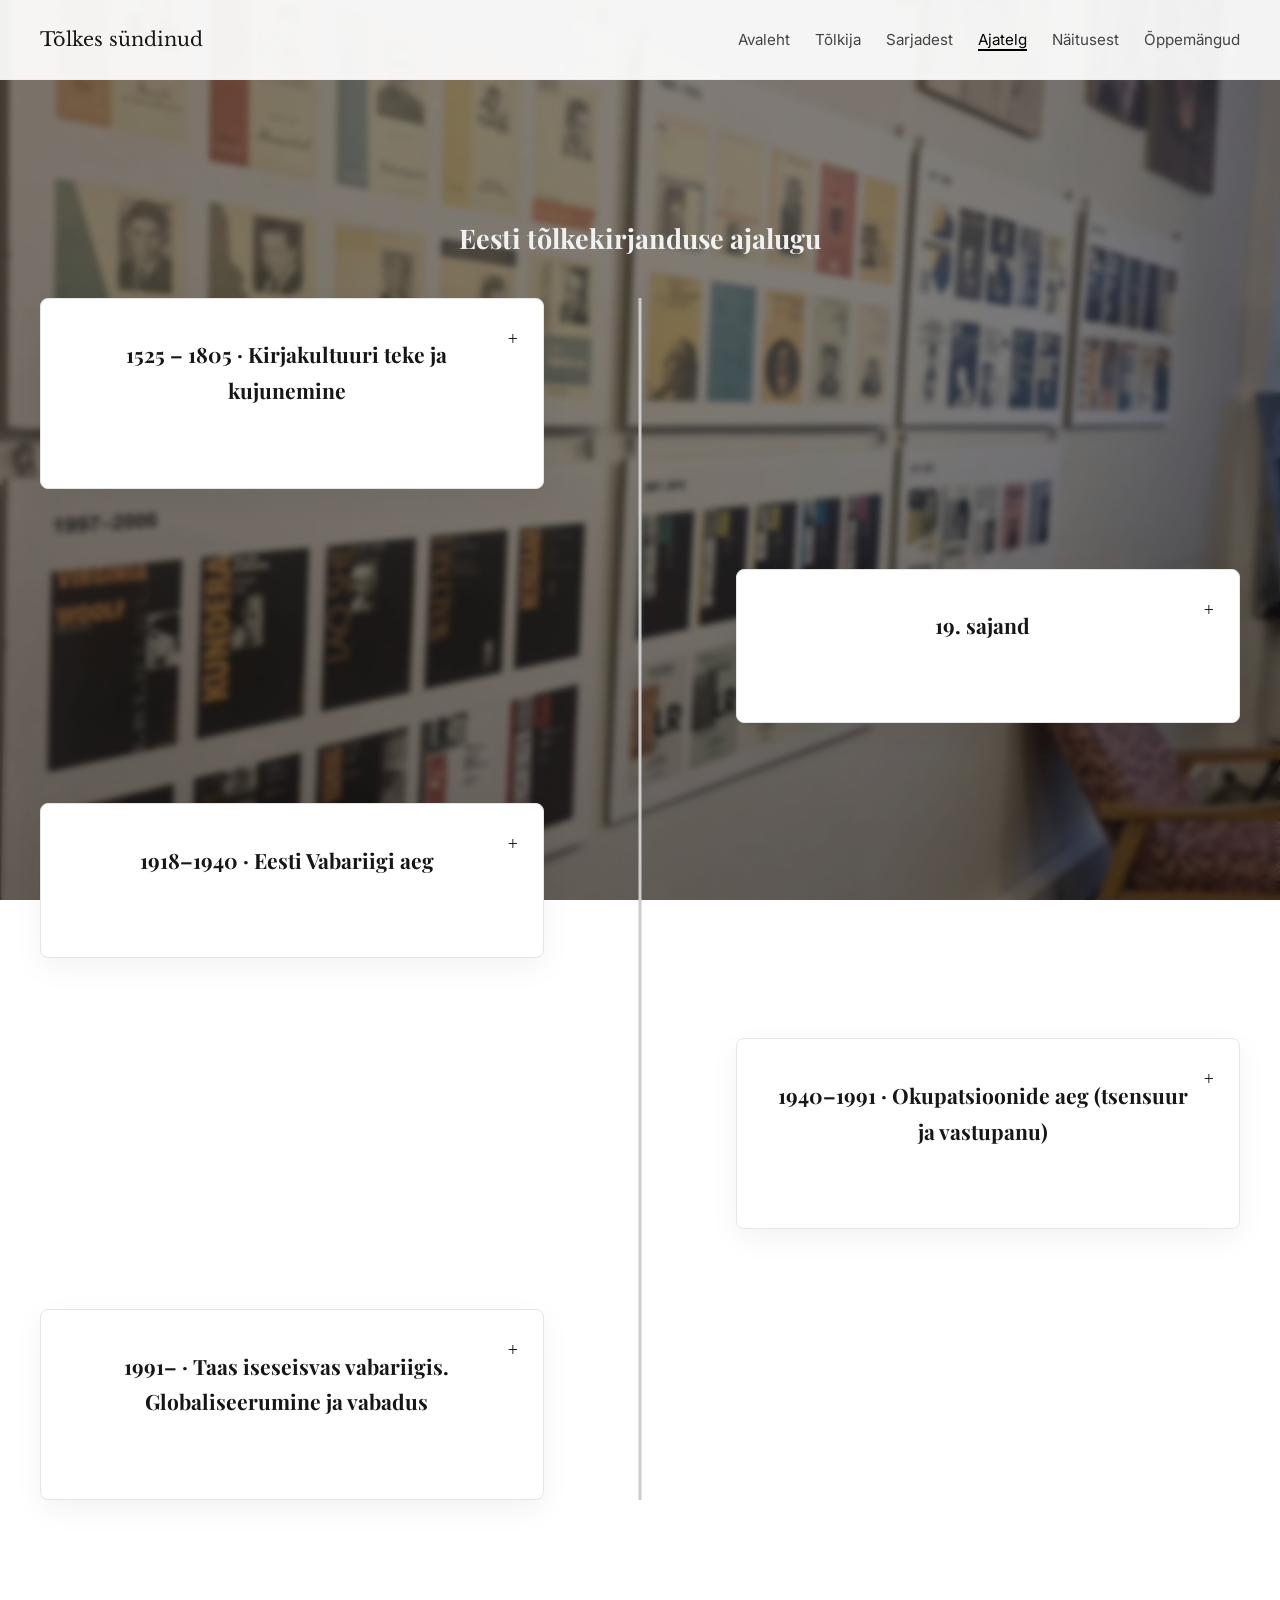
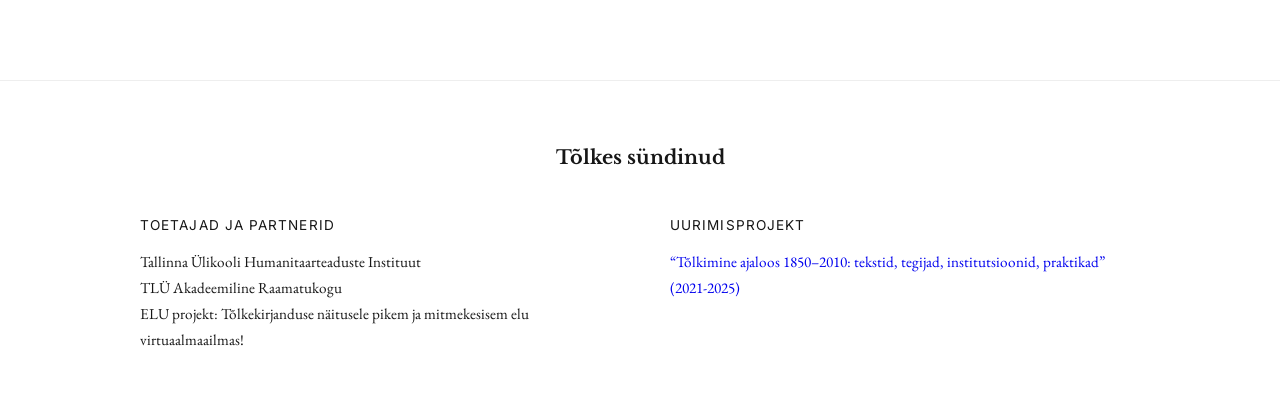
==== commit 4e596577: "videod, lingid, footer" ====
--- a/ajatelg.html
+++ b/ajatelg.html
@@ -165,6 +165,10 @@
 Algab ka lugejate hulgas ülimenukate röövli- ja seiklusjuttude aeg.
 Samal ajal hakkab tõlgete toel arenema ka eesti teater.
 </p>
+<video class="timeline-video" controls preload="metadata">
+    <source src="materjalid/Raamatu pildid/2 periood/2. periood.mp4" type="video/mp4">
+</video>
+<p>Aire Möldre</p>
                         
                         <div class="sub-toggle">
                             <div class="sub-toggle-header">
@@ -390,6 +394,10 @@
                             Tõlkekvaliteedi hoidmiseks loodi Tartu Ülikooli juurde <strong>tõlkekabinet</strong>, sest okupatsioonijärgsel ajal oli vene keelest tõlkimise surve toonud kaasa ka kvaliteedilanguse.
 
                         </p>
+                        <video class="timeline-video" controls preload="metadata">
+    <source src="materjalid/Raamatu pildid/4 periood/5. periood.mp4" type="video/mp4">
+</video>
+<p>Daniele Monticelli</p>
                         <div class="sub-toggle">
                             <div class="sub-toggle-header">
                                 <h3 class="sub-toggle-title">Tsensuur</h3>
@@ -427,18 +435,17 @@
                                 </div>
                                 <div class="sub-book">
                                     <div class="sub-book-img-container">
-                                        <img src="materjalid/Raamatu pildid/4 periood/Kellele lüüakse hingekella.jpg" alt="Raamat"  data-gallery='["materjalid/Raamatu pildid/4 periood/Kellele lüüakse hingekella.jpg"]'>
+                                        <img src="materjalid/Raamatu pildid/4 periood/valgus koordis.jpg" alt="Raamat"  data-gallery='["materjalid/Raamatu pildid/4 periood/valgus koordis.jpg"]'>
                                         <span class="click-hint">kliki, et vaadata lähemalt</span>
                                         <div class="img-meta">
-                <span>“„Kellele lüüakse hingekella”</span>
-                <span>Kirjastus: Tallinn : Eesti Raamat. 1970</span>
-                <span>Autor: Ernest Hemingway</span>
-                <span>Tõlkija: Enn Soosaar</span>
-                <span>ISBN: 9789916088470 (pdf)</span>
-                 <a href="https://www.digar.ee/arhiiv/nlib-digar:821908" target="_blank">Digar</a>
-            </div>
-                                    </div>
-                                    <div class="sub-book-meta"><h5 class="sub-book-title">Kellele lüüakse hingekella (1970)</h5><p>Ilmus eesti keeles 1970. aastal kärbete ja lisandustega. Soosaar esitas kirjastusele täistõlke, kuid Eesti Raamatu toimetajad võrdlesid seda venekeelse tõlkega ja muutsid teksti Moskva tsensori eeskujul. Muudatused puudutasid nii poliitikat kui ka kõlblust. Välja jäeti näiteks Nõukogude kindral Golzi eneseirooniline lause „I am Général Soviétique” ning Karkovi naist ja armukest kirjeldavad lõigud. Anne Lange tõdeb: „Hemingway vabariiklastest, kommunistidest või venelastest tegelased on moraalselt plekitud ja tõsimeelsed [---].” 
+                <span>“Valgus Koordis”</span>
+                <span>Kirjastus: Tallinn : Ilukirjandus ja Kunst. 1949</span>
+                <span>Autor: Hans Leberecht</span>
+                <span>Tõlkija: Lembit Remmelgas</span>
+                 <a href="https://dspace.ut.ee/server/api/core/bitstreams/d323a96d-07ff-44fe-8d39-3ca57a8c2729/content" target="_blank">Kättesaadav</a>
+            </div>
+                                    </div>
+                                    <div class="sub-book-meta"><h5 class="sub-book-title">Valgus Koordis (1949)</h5><p>1949. aastal eesti keeles ilmunud „Valgus Koordis” on selge näide tõlkimisest kui sovetiseerimise vahendist. Kolhooside moodustamist käsitlevast jutustusest sai nõukogude eesti kirjanduse sotsialistliku realismi esindusteos. Pärast Stalini kiitvat hinnangut tõlkis Lembit Remmelgas teose parteilise ülesandena kiirkorras eesti keelde; see kuulutati 1948. aasta romaanivõistluse võitjaks ja pärjati hiljem Stalini preemiaga. Seika, et tegu on vene keeles kirjutava autoriga, ei mainitud kusagil ja tõlkija nime raamatust ei leia. 
 </p></div>
                                 </div>
                             </div>
@@ -586,31 +593,19 @@
       <p class="footer-text">
         Tallinna Ülikooli Humanitaarteaduste Instituut<br>
         TLÜ Akadeemiline Raamatukogu<br>
-        ELU projekt:Tõlkekirjanduse näitusele pikem ja mitmekesisem elu virtuaalmaailmas!
+        ELU projekt: Tõlkekirjanduse näitusele pikem ja mitmekesisem elu virtuaalmaailmas!
       </p>
     </div>
 
     <div class="footer-col">
       <p class="footer-title">Uurimisprojekt</p>
       <p class="footer-text">
-        “Tõlkimine ajaloos 1850–2010: tekstid, tegijad, institutsioonid, praktikad”
+       <a href="https://translationinhistory.tlu.ee/" target="_blank"> “Tõlkimine ajaloos 1850–2010: tekstid, tegijad, institutsioonid, praktikad” (2021-2025) </a>
       </p>
     </div>
-
-    <div class="footer-col">
-      <p class="footer-title">Kontakt</p>
-      <p class="footer-text">
-        <a href="https://translationinhistory.tlu.ee/" target="_blank" rel="noopener">
-          translationinhistory.tlu.ee
-        </a>
-      </p>
     </div>
 
   </div>
-
-  <p class="footer-copy">© 2026 Tõlkes sündinud. Kõik õigused kaitstud.</p>
-
-</footer>
 
 <div class="image-modal" id="imageModal">
     <span class="modal-close" id="modalClose">&times;</span>
--- a/styles.css
+++ b/styles.css
@@ -909,9 +909,12 @@
 .footer-grid {
   max-width: 1000px;
   margin: 0 auto;
+
   display: grid;
-  grid-template-columns: repeat(3, 1fr);
+  grid-template-columns: repeat(2, 1fr);
+
   gap: 60px;
+
   text-align: left;
   width: 100%;
 }
@@ -1477,4 +1480,134 @@
   .image-wrapper {
     order: 1;
   }
+}
+
+.timeline-video {
+  width: 100%;
+  max-width: 850px;
+
+  aspect-ratio: 9 / 16;
+  height: auto;
+
+  display: block;
+  margin: 40px auto;
+
+  object-fit: cover;
+  background: #000;
+
+  border-radius: 12px;
+
+  box-shadow:
+    0 12px 35px rgba(0,0,0,0.22);
+
+  overflow: hidden;
+
+  transition:
+    transform 0.35s ease,
+    box-shadow 0.35s ease;
+}
+
+/* hover effect */
+.timeline-video:hover {
+  transform: translateY(-3px);
+
+  box-shadow:
+    0 18px 45px rgba(0,0,0,0.28);
+}
+
+@media (max-width: 768px) {
+
+  .timeline-video {
+    margin: 25px auto;
+    border-radius: 8px;
+  }
+
+}
+
+/* =========================================================
+   RESOURCE LINKS
+   ========================================================= */
+
+.resource-section {
+  max-width: 900px;
+  margin: 80px auto 60px;
+  padding: 0 20px;
+
+  text-align: center;
+}
+
+.resource-links {
+  display: grid;
+  gap: 18px;
+
+  margin-top: 30px;
+}
+
+.resource-card {
+  display: flex;
+  justify-content: space-between;
+  align-items: center;
+
+  padding: 22px 26px;
+
+  text-decoration: none;
+
+  color: var(--text-primary);
+
+  background: rgba(255,255,255,0.72);
+
+  border: 1px solid rgba(255,255,255,0.35);
+  border-radius: 14px;
+
+  backdrop-filter: blur(10px);
+  -webkit-backdrop-filter: blur(10px);
+
+  box-shadow:
+    0 10px 30px rgba(0,0,0,0.10);
+
+  transition:
+    transform 0.25s ease,
+    background 0.25s ease,
+    box-shadow 0.25s ease;
+}
+
+.resource-card:hover {
+  transform: translateY(-3px);
+
+  background: rgba(255,255,255,0.9);
+
+  box-shadow:
+    0 18px 40px rgba(0,0,0,0.16);
+}
+
+.resource-title {
+  font-family: var(--font-heading);
+  font-size: 1.15rem;
+
+  text-align: left;
+}
+
+.resource-arrow {
+  font-size: 1.4rem;
+  opacity: 0.7;
+
+  transition:
+    transform 0.25s ease,
+    opacity 0.25s ease;
+}
+
+.resource-card:hover .resource-arrow {
+  transform: translateX(5px);
+  opacity: 1;
+}
+
+@media (max-width: 768px) {
+
+  .resource-card {
+    padding: 18px 20px;
+  }
+
+  .resource-title {
+    font-size: 1rem;
+  }
 }
